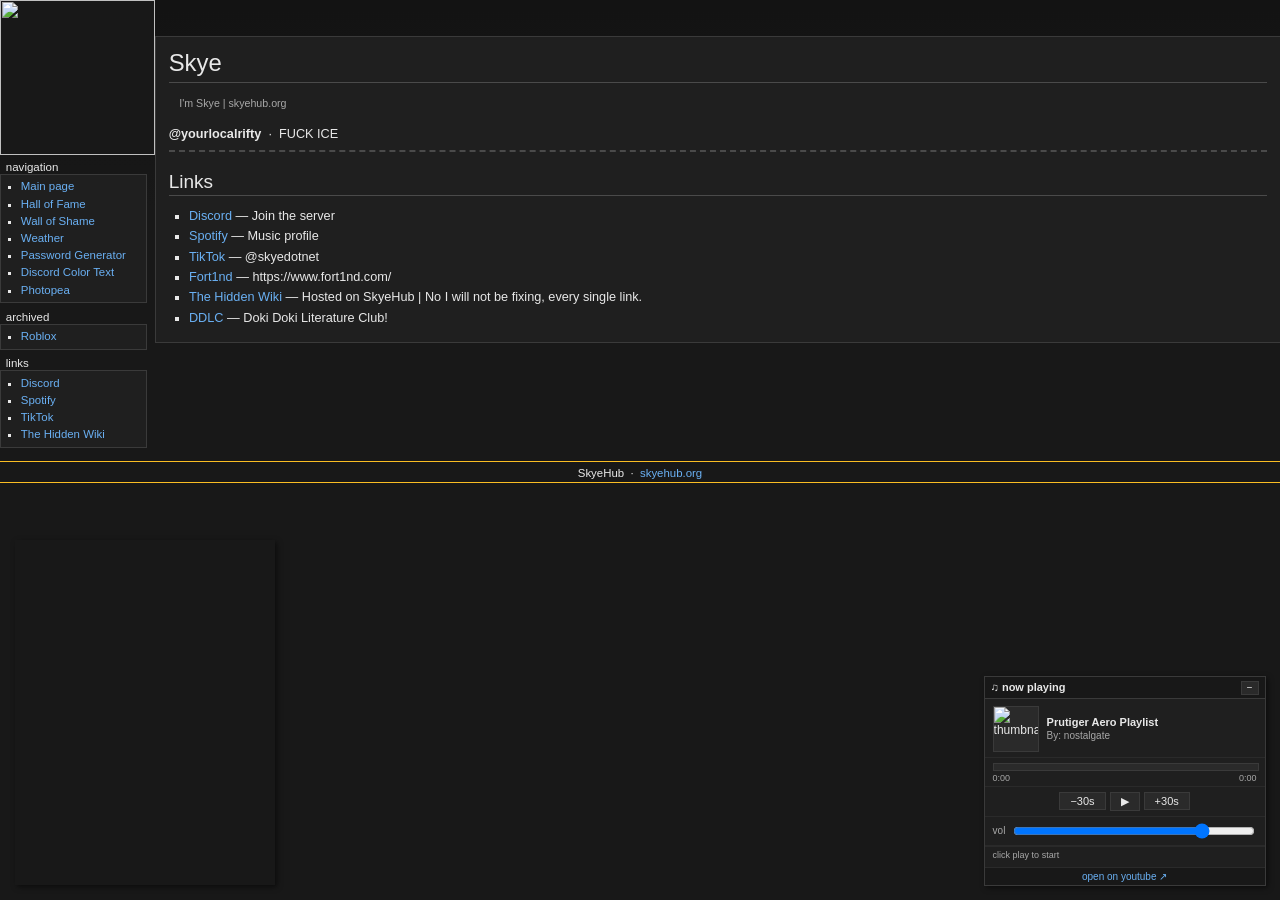
==== index.html @ 6c86ec99 "Update index.html" ====
<!DOCTYPE html>
<html class="client-js" lang="en" dir="ltr">
<head>
<meta charset="UTF-8">
<meta name="viewport" content="width=device-width, initial-scale=1.0">
<meta property="og:title" content="Skye's Wiki!" />
<meta property="og:description" content="The FitnessGram™ Pacer Test is a multistage aerobic capacity test that progressively gets more difficult as it continues. The 20 meter pacer test will begin in 30 seconds. Line up at the start. The running speed starts slowly, but gets faster each minute after you hear this signal. [beep] A single lap should be completed each time you hear this sound. [ding] Remember to run in a straight line, and run as long as possible. The second time you fail to complete a lap before the sound, your test is over. The test will begin on the word start. On your mark, get ready, start." />
<meta property="og:url" content="https://www.skyehub.org" />
<meta name="theme-color" content="#6a20a0" />
<title>SkyeHub :3</title>
<style>
body {
  background-color: #181818;
  background-image: url('data:image/svg+xml,%3Csvg xmlns=%22http://www.w3.org/2000/svg%22 xmlns:xlink=%22http://www.w3.org/1999/xlink%22 width=%225%22 height=%22220%22 viewBox=%220 0 1.323 58.208%22%3E%3Cdefs%3E%3ClinearGradient id=%22b%22 x1=%22262.803%22 x2=%22263.049%22 y1=%2229.234%22 y2=%22.97%22 gradientTransform=%22translate%28-492.003 238.792%29 scale%281.875%29%22 gradientUnits=%22userSpaceOnUse%22 xlink:href=%22%23a%22/%3E%3ClinearGradient id=%22a%22%3E%3Cstop offset=%220%22 stop-color=%22%23181818%22/%3E%3Cstop offset=%221%22 stop-color=%22%23131313%22/%3E%3C/linearGradient%3E%3C/defs%3E%3Cpath fill=%22url%28%23b%29%22 d=%22M0 238.792h1.323V297H0z%22 transform=%22translate%280 -238.792%29%22/%3E%3C/svg%3E');
  background-position: 0 0;
  background-repeat: repeat-x;
  color: #e8e8e8;
  font: x-small sans-serif;
  margin: 0;
  padding: 0;
  direction: ltr;
}
#globalWrapper { font-size: 127%; width: 100%; margin: 0; padding: 0; }
#column-content { float: right; margin: 0 0 0.6em -12.2em; width: 100%; }
.mw-body { margin: 2.8em 0 0 12.2em; border: 1px solid #3a3a3a; background: #1f1f1f; color: #e8e8e8; padding: 1em; line-height: 1.5em; }
#firstHeading { font-size: 188%; font-weight: normal; border-bottom: 1px solid #4a4a4a; padding-bottom: 0.17em; margin: 0 0 0.6em 0; overflow: hidden; line-height: 1.2em; }
#siteSub { font-size: 84%; line-height: 1.2em; margin: 0 0 1.4em 1em; color: #a8a8a8; }
h2 { font-size: 150%; font-weight: normal; border-bottom: 1px solid #4a4a4a; margin: 1em 0 0.6em 0; padding-bottom: 0.17em; overflow: hidden; }
h3 { font-size: 128%; font-weight: bold; border-bottom: none; margin-bottom: 0.3em; }
p { margin: 0.4em 0 0.5em 0; }
a { color: #6ab0f3; text-decoration: none; background: none; }
a:visited { color: #b39ddb; }
a:hover, a:focus { text-decoration: underline; }
ul { list-style-type: square; margin: 0.3em 0 0 1.6em; padding: 0; }
li { margin-bottom: 0.1em; }
hr { height: 1px; color: #4a4a4a; background-color: #4a4a4a; border: 0; margin: 0.2em 0; }
#column-one { padding-top: 160px; float: none; width: 11.6em; }
#p-logo { position: absolute; z-index: 3; top: 0; left: 0; height: 155px; width: 12.2em; overflow: hidden; background: #181818; }
.portlet { border: 0; margin: 0 0 0.5em; padding: 0; float: none; width: 11.6em; overflow: hidden; }
.portlet h3 { font-size: 91%; font-weight: normal; text-transform: lowercase; padding: 0 1em 0 0.5em; background: transparent; display: inline; height: 1em; white-space: nowrap; border: none; margin: 0; }
.pBody { background-color: #1f1f1f; border: 1px solid #3a3a3a; padding: 0 0.8em 0.3em 0.5em; font-size: 95%; color: #e8e8e8; border-collapse: collapse; }
.pBody ul { list-style-type: square; line-height: 1.5em; font-size: 95%; margin: 0.3em 0 0 1.2em; padding: 0; }
.pBody li { padding: 0; margin: 0; }
#footer { background-color: #181818; border-top: 1px solid #fabd23; border-bottom: 1px solid #fabd23; margin: 0.6em 0 1em 0; overflow: hidden; padding: 0.4em 0 0.3em 0; text-align: center; font-size: 90%; clear: both; }
.visualClear { clear: both; }
.page-section { display: none; }
.page-section.active { display: block; }

.pwgen-options { list-style: none; margin: 0.3em 0 1em 0; padding: 0; }
.pwgen-options li { margin-bottom: 0.4em; }
.pwgen-options tt { font-size: 90%; color: #a8a8a8; }
.pwgen-options input[type=text] { font: 100% monospace; text-align: center; }

#pwgen-output-box {
  margin: 1em 0;
  padding: 0.6em;
  background: #1f1f1f;
  border: 1px solid #4a4a4a;
  text-align: center;
}
#pwgen-output-box tt {
  font-size: 130%;
  word-break: break-all;
}
#pwgen-buttons { text-align: center; margin: 0.6em 0; }
#pwgen-buttons .player-btn { font-size: 100%; padding: 4px 14px; margin: 0 4px; }
#copy-msg {
  text-align: center;
  font-size: 90%;
  color: #3ddc97;
  min-height: 1.2em;
}

.ctg-root { font-family: sans-serif; }
.ctg-flex {
  display: flex;
  align-items: center;
  justify-content: center;
}
#ctg-textarea {
  width: 100%;
  max-width: 600px;
  min-height: 150px;
  border-radius: 5px;
  resize: both;
  overflow: auto;
  text-align: left;
  font-family: monospace;
  background-color: #2F3136;
  color: #B9BBBE;
  border: #202225 1px solid;
  padding: 5px;
  display: inline-block;
  white-space: pre-wrap;
  font-size: 0.875rem;
  line-height: 1.125rem;
  text-indent: 0;
  box-sizing: border-box;
}
.ctg-button {
  min-height: 32px;
  min-width: 32px;
  border: none;
  border-radius: 3px;
  color: #fff;
  background-color: #4f545c;
  font-size: 14px;
  padding: 2px 16px;
  cursor: pointer;
  transition: background-color 250ms linear;
  font-family: sans-serif;
}
.ctg-tooltip {
  display: none;
  position: absolute;
  background-color: #3BA55D;
  border: none;
  border-radius: 3px;
  color: #fff;
  font-size: 14px;
  padding: 8px 16px;
  top: 0;
}

.ansi-1 { font-weight:700; text-decoration:none; }
.ansi-4 { font-weight:500; text-decoration:underline; }

.ansi-30 { color: #4f545c; }
.ansi-31 { color: #dc322f; }
.ansi-32 { color: #859900; }
.ansi-33 { color: #b58900; }
.ansi-34 { color: #268bd2; }
.ansi-35 { color: #d33682; }
.ansi-36 { color: #2aa198; }
.ansi-37 { color: #ffffff; }

.ansi-30-bg { background-color: #4f545c; }
.ansi-31-bg { background-color: #dc322f; }
.ansi-32-bg { background-color: #859900; }
.ansi-33-bg { background-color: #b58900; }
.ansi-34-bg { background-color: #268bd2; }
.ansi-35-bg { background-color: #d33682; }
.ansi-36-bg { background-color: #2aa198; }
.ansi-37-bg { background-color: #ffffff; }

.ansi-40 { background-color: #002b36; }
.ansi-41 { background-color: #cb4b16; }
.ansi-42 { background-color: #586e75; }
.ansi-43 { background-color: #657b83; }
.ansi-44 { background-color: #839496; }
.ansi-45 { background-color: #6c71c4; }
.ansi-46 { background-color: #93a1a1; }
.ansi-47 { background-color: #fdf6e3; }

#wiki-player {
  position: fixed;
  bottom: 1.2em;
  right: 1.2em;
  z-index: 100;
  width: 280px;
  background: #1f1f1f;
  border: 1px solid #3a3a3a;
  font-family: sans-serif;
  font-size: 12px;
  box-shadow: 2px 2px 5px rgba(0,0,0,0.5);
}
#wiki-player-header {
  background: #181818;
  border-bottom: 1px solid #3a3a3a;
  padding: 3px 6px;
  display: flex;
  align-items: center;
  justify-content: space-between;
  user-select: none;
}
#wiki-player-header span { font-size: 11px; color: #e8e8e8; font-weight: bold; }
.wiki-tab-controls button {
  background: #2a2a2a;
  border: 1px solid #3a3a3a;
  font-size: 10px;
  line-height: 1;
  padding: 1px 5px;
  cursor: pointer;
  color: #e8e8e8;
  font-family: sans-serif;
}
.wiki-tab-controls button:hover { background: #3a3a3a; }
#wiki-player-body.collapsed { display: none; }

#player-art-row {
  display: flex;
  align-items: center;
  gap: 8px;
  padding: 7px 8px 5px 8px;
  border-bottom: 1px solid #2a2a2a;
}
#player-thumb {
  width: 44px; height: 44px;
  object-fit: cover;
  border: 1px solid #3a3a3a;
  flex-shrink: 0;
  background: #2a2a2a;
}
#player-track-info { flex: 1; min-width: 0; }
#player-title { font-size: 11px; font-weight: bold; color: #e8e8e8; white-space: nowrap; overflow: hidden; text-overflow: ellipsis; }
#player-sub { font-size: 10px; color: #a8a8a8; margin-top: 2px; }

#player-progress-row { padding: 5px 8px 3px 8px; border-bottom: 1px solid #2a2a2a; }
#player-progress-bar-bg {
  width: 100%; height: 6px;
  background: #2a2a2a;
  border: 1px solid #3a3a3a;
  cursor: pointer; position: relative;
}
#player-progress-bar-fill { height: 100%; background: #5b8fcc; width: 0%; pointer-events: none; }
#player-time-row { display: flex; justify-content: space-between; font-size: 9px; color: #a8a8a8; margin-top: 2px; }

#player-controls-row {
  display: flex; align-items: center; justify-content: center;
  gap: 4px; padding: 5px 8px;
  border-bottom: 1px solid #2a2a2a;
}
.player-btn {
  background: #2a2a2a;
  border: 1px solid #3a3a3a;
  font-size: 11px;
  padding: 2px 10px;
  cursor: pointer; color: #e8e8e8;
  font-family: sans-serif;
  text-align: center;
}
.player-btn:hover { background: #3a3a3a; }
.player-btn:active { background: #444444; }

#player-volume-row {
  display: flex; align-items: center; gap: 6px;
  padding: 4px 8px;
  border-bottom: 1px solid #2a2a2a;
  font-size: 10px; color: #a8a8a8;
}
#player-volume { width: 100%; cursor: pointer; }

#player-status-bar { padding: 3px 8px; font-size: 9px; color: #a8a8a8; min-height: 14px; border-top: 1px solid #2a2a2a; }
#player-yt-link {
  display: block; text-align: center; padding: 3px;
  font-size: 10px; color: #6ab0f3;
  border-top: 1px solid #2a2a2a;
  text-decoration: none; background: #181818;
}
#player-yt-link:hover { text-decoration: underline; background: #2a2a2a; }

#yt-iframe-container { position: fixed; bottom: -9999px; left: -9999px; width: 1px; height: 1px; overflow: hidden; }

#photopea-wrap {
  position: relative;
  width: 100%;
  border: 1px solid #3a3a3a;
  background: #141414;
  margin-top: 0.6em;
}
#photopea-toolbar {
  display: flex;
  align-items: center;
  gap: 6px;
  padding: 4px 8px;
  background: #181818;
  border-bottom: 1px solid #3a3a3a;
  font-size: 11px;
  color: #a8a8a8;
}
#photopea-toolbar a {
  font-size: 10px;
  color: #6ab0f3;
  text-decoration: none;
  margin-left: auto;
}
#photopea-toolbar a:hover { text-decoration: underline; }
#photopea-iframe {
  display: block;
  width: 100%;
  height: 70vh;
  min-height: 480px;
  border: none;
  background: #1a1a1a;
}
#photopea-loading {
  position: absolute;
  inset: 36px 0 0 0;
  display: flex;
  align-items: center;
  justify-content: center;
  background: #141414;
  color: #a8a8a8;
  font-size: 12px;
  pointer-events: none;
  transition: opacity 0.4s;
}
#photopea-loading.hidden { opacity: 0; }

#discord-widget-wrap {
  position: fixed;
  bottom: 1.2em;
  left: 1.2em;
  z-index: 100;
  box-shadow: 2px 2px 5px rgba(0,0,0,0.5);
  line-height: 0;
}
#discord-widget-wrap iframe {
  width: 260px;
  height: 345px;
}
@media screen and (max-width: 550px) {
  #discord-widget-wrap { display: none; }
}

@media screen and (min-width: 551px) {
  #column-content { float: right; margin: 0 0 0.6em -12.2em; }
  .mw-body { margin: 2.8em 0 0 12.2em; border-right: 0; }
  #column-one { padding-top: 160px; }
}
@media screen and (max-width: 550px) {
  #column-content { float: none; margin: 0; }
  .mw-body { margin: 0; border-left: 0; border-right: 0; }
  #column-one { display: none; }
  #wiki-player { display: none; }
}

#weather-alert-banner {
  display: block;
  font-family: sans-serif;
  font-size: 12px;
  position: fixed;
  top: 1em;
  right: 1em;
  max-width: 320px;
  z-index: 500;
  transform: translateX(120%);
  opacity: 0;
  transition: transform 0.4s ease, opacity 0.4s ease;
  pointer-events: none;
  display: flex;
  flex-direction: column;
  gap: 0.5em;
}
#weather-alert-banner.show {
  transform: translateX(0);
  opacity: 1;
  pointer-events: auto;
}
.weather-alert-item {
  font-weight: bold;
  padding: 0.7em 1.8em 0.7em 1em;
  text-align: left;
  color: #fff;
  border-radius: 4px;
  box-shadow: 2px 2px 8px rgba(0,0,0,0.5);
  position: relative;
}
.weather-alert-item.severity-extreme,
.weather-alert-item.severity-severe {
  background: #c00;
  animation: weather-alert-flash 1.5s infinite;
}
.weather-alert-item.severity-moderate { background: #d98c00; }
.weather-alert-item.severity-minor { background: #5b8fcc; }
.weather-alert-item a { color: #fff; text-decoration: underline; }
.weather-alert-item .alert-close {
  position: absolute;
  right: 6px;
  top: 6px;
  cursor: pointer;
  font-weight: bold;
  line-height: 1;
  padding: 0 4px;
}
@keyframes weather-alert-flash {
  0%, 50% { background-color: #c00; }
  50.01%, 100% { background-color: #800; }
}
</style>
</head>
<body>

<div id="weather-alert-banner"></div>

<div id="globalWrapper">
  <div id="column-content">
    <div class="mw-body" role="main">

      <div id="section-home" class="page-section active">
        <h1 id="firstHeading">Skye</h1>
        <div id="siteSub">I'm Skye | skyehub.org</div>
        <p><b>@yourlocalrifty</b> &nbsp;·&nbsp; FUCK ICE
        <hr style="border-top: 2px dashed #4a4a4a; background: none; color: #4a4a4a;">
        <h2>Links</h2>
        <ul>
          <li><a href="https://discord.gg/pFwB4thuD8" target="_blank">Discord</a> — Join the server</li>
          <li><a href="https://open.spotify.com/user/314cjpdqy4v5trhhehlrzs3ngc5m" target="_blank">Spotify</a> — Music profile</li>
          <li><a href="https://tiktok.com/@skyedotnet" target="_blank">TikTok</a> — @skyedotnet</li>
          <li><a href="https://www.fort1nd.com/" target="_blank">Fort1nd</a> — https://www.fort1nd.com/</li>
          <li><a href="https://www.skyehub.org/hiddenwiki.html" target="_blank">The Hidden Wiki</a> — Hosted on SkyeHub | No I will not be fixing, every single link.</li>
          <li><a href="https://learn.englishbridalcouture.com/resources/semag/ddlcplus/index.html" target="_blank">DDLC</a> — Doki Doki Literature Club!</li>
        </ul>
      </div>

      <div id="section-hof" class="page-section">
        <h1 id="firstHeading">Hall of Fame</h1>
        <div id="siteSub">w twin</div>
        <hr style="border-top: 2px dashed #4a4a4a; background: none; color: #4a4a4a;">
        <p>Skye — @yourlocalrifty | Creator of the website.</p>
        <p>ryzx — @rynizx | Really cool person.</p>
        <p>Bagel — Bestie | Best pooks plus played vrchat with me at 2 am :3</p>
        <p>Tyegurr — @tyegurr | Asked to be here idk ✌️
        <p>𔘓 ֹ ᥡᥙᥒᥒเ 𓂅 ̼  — @yunni.hun | they peak.</p>
        <p>Harvey — @harveythereyett | sigma.</p>
      </div>

      <div id="section-wos" class="page-section">
        <h1 id="firstHeading">Wall of Shame</h1>
        <div id="siteSub">damn lmao</div>
        <hr style="border-top: 2px dashed #4a4a4a; background: none; color: #4a4a4a;">
        <p>1443005905678503937 — GamerzNate | Homophobic twink, racist, deadass even said it was true lol.</p>
        <p>beast.ovt — @beastistuff | Uses a chromebook.</p>
        <p>1440725575135137918 — Mason | Cracked his phone, in the other way.</p>
        <p>1386863321910874165 — Apple Pie | Perm abuse, weird, picks fav's.</p>
      </div>

      <div id="section-passwordgen" class="page-section">
        <h1 id="firstHeading">Password Generator</h1>
        <div id="siteSub">guhh</div>
        <hr style="border-top: 2px dashed #4a4a4a; background: none; color: #4a4a4a;">

        <h2>Choice of characters</h2>
        <ul class="pwgen-options">
          <li><label><input type="checkbox" id="lower" checked> Lower-case letters: <tt>abcdefghijklmnopqrstuvwxyz</tt></label></li>
          <li><label><input type="checkbox" id="upper" checked> Upper-case letters: <tt>ABCDEFGHIJKLMNOPQRSTUVWXYZ</tt></label></li>
          <li><label><input type="checkbox" id="digit" checked> Digits: <tt>0123456789</tt></label></li>
          <li><label><input type="checkbox" id="punct"> Punctuation: <tt>!&quot;#$%&amp;'()*+,-./:;&lt;=&gt;?&#64;[\]^_`{|}~</tt></label></li>
        </ul>

        <h2>Other settings</h2>
        <ul class="pwgen-options">
          <li><label><input type="checkbox" id="rqlow"> Require the password to begin and end with a lower-case letter</label></li>
          <li><label>Length: <input type="text" size="2" maxlength="2" id="lngth" value="16" style="width: 2.2em;"> characters</label></li>
        </ul>

        <div id="pwgen-output-box">
          <tt id="password-output">&nbsp;</tt>
        </div>
        <div id="pwgen-buttons">
          <button class="player-btn" id="pwgen-generate" onclick="generatePassword()">Generate password</button>
          <button class="player-btn" onclick="copyPassword()">Copy</button>
        </div>
        <div id="copy-msg">&nbsp;</div>
      </div>

      <div id="section-colortext" class="page-section">
        <h1 id="firstHeading">Discord Color Text Generator</h1>
        <div id="siteSub">make your messages annoying :3</div>
        <hr style="border-top: 2px dashed #4a4a4a; background: none; color: #4a4a4a;">

        <div class="ctg-root">
          <p>This creates colored Discord messages using ANSI color codes available in the latest Discord desktop clients. Write your text, select parts of it, assign colors using the buttons below, then copy and paste it into a Discord message.</p>
          <p style="font-size:90%;">Based on <a href="https://gist.github.com/rebane2001/07f2d8e80df053c70a1576d27eabe97c" target="_blank">Rebane's Discord Colored Text Generator</a> (public domain).</p>

          <h2>Create your text</h2>
          <button data-ansi="0" class="ctg-button ctg-style-button">Reset All</button>
          <button data-ansi="1" class="ctg-button ctg-style-button ansi-1">Bold</button>
          <button data-ansi="4" class="ctg-button ctg-style-button ansi-4">Line</button>
          <br><br>
          <strong>FG</strong>
          <button data-ansi="30" class="ctg-button ctg-style-button ansi-30-bg">&nbsp;</button>
          <button data-ansi="31" class="ctg-button ctg-style-button ansi-31-bg">&nbsp;</button>
          <button data-ansi="32" class="ctg-button ctg-style-button ansi-32-bg">&nbsp;</button>
          <button data-ansi="33" class="ctg-button ctg-style-button ansi-33-bg">&nbsp;</button>
          <button data-ansi="34" class="ctg-button ctg-style-button ansi-34-bg">&nbsp;</button>
          <button data-ansi="35" class="ctg-button ctg-style-button ansi-35-bg">&nbsp;</button>
          <button data-ansi="36" class="ctg-button ctg-style-button ansi-36-bg">&nbsp;</button>
          <button data-ansi="37" class="ctg-button ctg-style-button ansi-37-bg">&nbsp;</button>
          <br><br>
          <strong>BG</strong>
          <button data-ansi="40" class="ctg-button ctg-style-button ansi-40">&nbsp;</button>
          <button data-ansi="41" class="ctg-button ctg-style-button ansi-41">&nbsp;</button>
          <button data-ansi="42" class="ctg-button ctg-style-button ansi-42">&nbsp;</button>
          <button data-ansi="43" class="ctg-button ctg-style-button ansi-43">&nbsp;</button>
          <button data-ansi="44" class="ctg-button ctg-style-button ansi-44">&nbsp;</button>
          <button data-ansi="45" class="ctg-button ctg-style-button ansi-45">&nbsp;</button>
          <button data-ansi="46" class="ctg-button ctg-style-button ansi-46">&nbsp;</button>
          <button data-ansi="47" class="ctg-button ctg-style-button ansi-47">&nbsp;</button>
          <br><br>
          <div class="ctg-flex"><div id="ctg-textarea" contenteditable="true">Welcome to&nbsp;<span class="ansi-33">Skye</span>'s <span class="ansi-45"><span class="ansi-37">Wiki</span></span>&nbsp;<span class="ansi-31">C</span><span class="ansi-32">o</span><span class="ansi-33">l</span><span class="ansi-34">o</span><span class="ansi-35">r</span><span class="ansi-36">e</span><span class="ansi-37">d</span>&nbsp;Text Generator!</div></div>
          <br>
          <button class="ctg-button ctg-copy">Copy text as Discord formatted</button>
          <br><br>
          <small>This is an unofficial tool, it is not made or endorsed by Discord.</small>
          <div class="ctg-tooltip">Tooltip</div>
        </div>
      </div>
      <div id="section-photopea" class="page-section">
        <h1 id="firstHeading">Photopea</h1>
        <div id="siteSub">free photo editor, in your browser</div>
        <hr style="border-top: 2px dashed #4a4a4a; background: none; color: #4a4a4a;">
        <p>Photopea is a free online photo editor — think Photoshop but in a browser tab. Supports PSD, PNG, JPG, GIF, SVG, PDF, AI and like 40 other formats. Runs entirely on your device, nothing gets uploaded.</p>
        <div id="photopea-wrap">
          <div id="photopea-toolbar">
            <span>&#9998; Photopea Editor</span>
            <a href="https://www.photopea.com" target="_blank">open full site &#8599;</a>
          </div>
          <div id="photopea-loading">loading editor...</div>
          <iframe
            id="photopea-iframe"
            src="https://www.photopea.com"
            title="Photopea Online Photo Editor"
            allow="camera; microphone; clipboard-read; clipboard-write"
            sandbox="allow-scripts allow-same-origin allow-forms allow-popups allow-downloads allow-modals"
            loading="lazy"
          ></iframe>
        </div>
        <p style="font-size:90%; color:#a8a8a8; margin-top:0.5em;">
          Photopea is made by <a href="https://www.photopea.com" target="_blank">Ivan Kutskir</a>. This is just an embed — all editing happens in your browser, no data leaves your device.
        </p>
      </div>
    </div>
  </div>

  <div id="column-one">
    <div id="p-logo">
      <img src="https://raw.githubusercontent.com/skyedotnet/skyehub-site/main/e013afa080be3fc497199251a32e3af4.jpg" style="width: 12.2em; height: 155px; object-fit: cover; display: block;">
    </div>
    <div class="portlet">
      <h3>Navigation</h3>
      <div class="pBody">
        <ul>
          <li><a href="#" onclick="showSection('home')">Main page</a></li>
          <li><a href="#" onclick="showSection('hof')">Hall of Fame</a></li>
          <li><a href="#" onclick="showSection('wos')">Wall of Shame</a></li>
          <li><a href="#" onclick="toggleWeatherBanner()" id="nav-weather-status">Weather</a></li>
          <li><a href="#" onclick="showSection('passwordgen')">Password Generator</a></li>
          <li><a href="#" onclick="showSection('colortext')">Discord Color Text</a></li>
          <li><a href="#" onclick="showSection('photopea')">Photopea</a></li>
        </ul>
      </div>
    </div>
    <div class="portlet">
      <h3>Archived</h3>
      <div class="pBody">
        <ul>
          <li><a href="https://skyedotnet.github.io/skyehub-site/roblox.html" target="_blank">Roblox</a></li>
        </ul>
      </div>
    </div>
    <div class="portlet">
      <h3>Links</h3>
      <div class="pBody">
        <ul>
          <li><a href="https://discord.gg/pFwB4thuD8" target="_blank">Discord</a></li>
          <li><a href="https://open.spotify.com/user/314cjpdqy4v5trhhehlrzs3ngc5m" target="_blank">Spotify</a></li>
          <li><a href="https://tiktok.com/@skyedotnet" target="_blank">TikTok</a></li>
          <li><a href="https://www.skyehub.org/hiddenwiki.html" target="_blank">The Hidden Wiki</a></li>
        </ul>
      </div>
    </div>
  </div>
  
  <div class="visualClear"></div>

  <div id="discord-widget-wrap">
    <iframe src="https://discord.com/widget?id=1484332975247331468&theme=dark" allowtransparency="true" frameborder="0" sandbox="allow-popups allow-popups-to-escape-sandbox allow-same-origin allow-scripts"></iframe>
  </div>

  <div id="wiki-player">
    <div id="wiki-player-header">
      <span>&#9835; now playing</span>
      <div class="wiki-tab-controls">
        <button id="player-toggle-btn" onclick="togglePlayer()">&#8722;</button>
      </div>
    </div>
    <div id="wiki-player-body">
      <div id="player-art-row">
        <img id="player-thumb" src="https://i.ytimg.com/vi/Cz2YCRmDOFk/default.jpg" alt="thumbnail">
        <div id="player-track-info">
          <div id="player-title">Prutiger Aero Playlist</div>
          <div id="player-sub">By: nostalgate</div>
        </div>
      </div>
      <div id="player-progress-row">
        <div id="player-progress-bar-bg" onclick="seekTo(event)">
          <div id="player-progress-bar-fill"></div>
        </div>
        <div id="player-time-row">
          <span id="player-time-cur">0:00</span>
          <span id="player-time-dur">0:00</span>
        </div>
      </div>
      <div id="player-controls-row">
        <button class="player-btn" onclick="skipBack()">&#8722;30s</button>
        <button class="player-btn" id="player-btn-play" onclick="togglePlay()">&#9654;</button>
        <button class="player-btn" onclick="skipForward()">+30s</button>
      </div>
      <div id="player-volume-row">
        vol <input type="range" id="player-volume" min="0" max="100" value="80" oninput="setVolume(this.value)">
      </div>
      <div id="player-status-bar">click play to start</div>
      <a id="player-yt-link" href="https://youtu.be/Cz2YCRmDOFk" target="_blank">open on youtube &#8599;</a>
    </div>
  </div>

  <div id="yt-iframe-container">
    <div id="yt-player"></div>
  </div>

  <div id="footer">
    SkyeHub &nbsp;·&nbsp; <a href="https://www.skyehub.org">skyehub.org</a>
  </div>
</div>

<script>
function showSection(name) {
  document.querySelectorAll('.page-section').forEach(el => el.classList.remove('active'));
  document.getElementById('section-' + name).classList.add('active');

  // Lazy-load Photopea iframe only when the section is first opened
  if (name === 'photopea') {
    const iframe = document.getElementById('photopea-iframe');
    if (!iframe.dataset.loaded) {
      iframe.dataset.loaded = 'true';
      iframe.onload = function() {
        const loader = document.getElementById('photopea-loading');
        if (loader) loader.classList.add('hidden');
        setTimeout(() => { if (loader) loader.remove(); }, 500);
      };
    }
  }
}

const titles = ["SkyeHub :3","Welcome to Skye's Wiki","Made by Skye ofc!","≧◡≦ Skye Here!","I'm Skye Larsen btw"];
let titleIndex=0,charIndex=0,deleting=false,blinkOn=true;
function blink(){if(!deleting&&charIndex===titles[titleIndex].length){const b=titles[titleIndex];document.title=b+(blinkOn?" |":"  ");blinkOn=!blinkOn;}}
function type(){const c=titles[titleIndex];if(!deleting&&charIndex<c.length){charIndex++;document.title=c.slice(0,charIndex)+" |";setTimeout(type,80);}else if(!deleting&&charIndex===c.length){setTimeout(()=>{deleting=true;type();},5000);}else if(deleting&&charIndex>0){charIndex--;document.title=c.slice(0,charIndex)+" |";setTimeout(type,50);}else{deleting=false;titleIndex=(titleIndex+1)%titles.length;setTimeout(type,300);}}
setInterval(blink,500);type();

function togglePlayer(){
  const body=document.getElementById('wiki-player-body');
  const btn=document.getElementById('player-toggle-btn');
  body.classList.toggle('collapsed');
  btn.innerHTML=body.classList.contains('collapsed')?'+':'&#8722;';
}

const VIDEO_ID = 'Cz2YCRmDOFk';
let ytPlayer = null;
let progressTimer = null;
let playerReady = false;

window.onYouTubeIframeAPIReady = function() {
  ytPlayer = new YT.Player('yt-player', {
    height: '1', width: '1',
    videoId: VIDEO_ID,
    playerVars: { autoplay: 0, controls: 0, rel: 0 },
    events: {
      onReady: () => { playerReady = true; setVolume(80); setStatus('ready'); },
      onStateChange: onStateChange
    }
  });
};

function onStateChange(e) {
  if (e.data === YT.PlayerState.PLAYING) {
    document.getElementById('player-btn-play').innerHTML = '&#9646;&#9646;';
    setStatus('playing');
    startTimer();
  } else if (e.data === YT.PlayerState.PAUSED) {
    document.getElementById('player-btn-play').innerHTML = '&#9654;';
    setStatus('paused');
    stopTimer();
  } else if (e.data === YT.PlayerState.BUFFERING) {
    setStatus('buffering...');
  } else if (e.data === YT.PlayerState.ENDED) {
    document.getElementById('player-btn-play').innerHTML = '&#9654;';
    setStatus('ended');
    stopTimer();
  }
}

function startTimer() {
  stopTimer();
  progressTimer = setInterval(() => {
    if (!ytPlayer || !ytPlayer.getDuration) return;
    const dur = ytPlayer.getDuration();
    const cur = ytPlayer.getCurrentTime();
    if (!dur) return;
    document.getElementById('player-progress-bar-fill').style.width = ((cur/dur)*100) + '%';
    document.getElementById('player-time-cur').textContent = sToTime(cur);
    document.getElementById('player-time-dur').textContent = sToTime(dur);
  }, 500);
}

function stopTimer() {
  if (progressTimer) { clearInterval(progressTimer); progressTimer = null; }
}

function togglePlay() {
  if (!ytPlayer || !playerReady) return;
  const state = ytPlayer.getPlayerState();
  if (state === YT.PlayerState.PLAYING) ytPlayer.pauseVideo();
  else ytPlayer.playVideo();
}

function skipBack() {
  if (!ytPlayer || !playerReady) return;
  ytPlayer.seekTo(Math.max(0, ytPlayer.getCurrentTime() - 30), true);
}

function skipForward() {
  if (!ytPlayer || !playerReady) return;
  ytPlayer.seekTo(ytPlayer.getCurrentTime() + 30, true);
}

function setVolume(v) {
  if (ytPlayer && ytPlayer.setVolume) ytPlayer.setVolume(parseInt(v));
}

function seekTo(e) {
  if (!ytPlayer || !playerReady || !ytPlayer.getDuration) return;
  const dur = ytPlayer.getDuration();
  if (!dur) return;
  const rect = e.currentTarget.getBoundingClientRect();
  ytPlayer.seekTo(((e.clientX - rect.left) / rect.width) * dur, true);
}

function sToTime(s) {
  s = Math.floor(s);
  const h = Math.floor(s/3600);
  const m = Math.floor((s%3600)/60);
  const sec = s%60;
  if (h > 0) return h+':'+m.toString().padStart(2,'0')+':'+sec.toString().padStart(2,'0');
  return m+':'+sec.toString().padStart(2,'0');
}

function setStatus(msg) {
  document.getElementById('player-status-bar').textContent = msg;
}

(function(){
  const tag = document.createElement('script');
  tag.src = 'https://www.youtube.com/iframe_api';
  document.head.appendChild(tag);
})();

function generatePassword() {
  const useLower = document.getElementById('lower').checked;
  const useUpper = document.getElementById('upper').checked;
  const useDigit = document.getElementById('digit').checked;
  const usePunct = document.getElementById('punct').checked;
  const requireLower = document.getElementById('rqlow').checked;
  let length = parseInt(document.getElementById('lngth').value, 10);

  if (isNaN(length) || length < 1) length = 16;
  if (length > 99) length = 99;

  const lowerChars = 'abcdefghijklmnopqrstuvwxyz';
  const upperChars = 'ABCDEFGHIJKLMNOPQRSTUVWXYZ';
  const digitChars = '0123456789';
  const punctChars = '!"#$%&\'()*+,-./:;<=>?@[\\]^_`{|}~';

  let pool = '';
  if (useLower) pool += lowerChars;
  if (useUpper) pool += upperChars;
  if (useDigit) pool += digitChars;
  if (usePunct) pool += punctChars;

  if (!pool) {
    document.getElementById('password-output').textContent = '(select at least one character set)';
    document.getElementById('copy-msg').textContent = '';
    return;
  }

  if (requireLower && !useLower) {
    document.getElementById('password-output').textContent = '("require lower-case" needs lower-case enabled)';
    document.getElementById('copy-msg').textContent = '';
    return;
  }

  if (requireLower && length < 2) {
    length = 2;
  }

  function randomChar(charset) {
    const arr = new Uint32Array(1);
    crypto.getRandomValues(arr);
    return charset[arr[0] % charset.length];
  }

  let chars = [];
  for (let i = 0; i < length; i++) {
    chars.push(randomChar(pool));
  }
  if (requireLower) {
    chars[0] = randomChar(lowerChars);
    chars[chars.length - 1] = randomChar(lowerChars);
  }
  const password = chars.join('');

  document.getElementById('password-output').textContent = password;
  document.getElementById('copy-msg').textContent = '';
}

function copyPassword() {
  const text = document.getElementById('password-output').textContent;
  const msg = document.getElementById('copy-msg');
  if (!text || text.trim() === '' || text.startsWith('(')) {
    msg.textContent = 'Generate a password first.';
    return;
  }
  navigator.clipboard.writeText(text).then(() => {
    msg.textContent = 'Copied to clipboard!';
    setTimeout(() => { msg.textContent = ''; }, 2000);
  }).catch(() => {
    msg.textContent = 'Copy failed — select and copy manually.';
  });
}

generatePassword();

(function(){
    const textarea = document.querySelector("#ctg-textarea");
    const copybtn = document.querySelector(".ctg-button.ctg-copy");
    const tooltip = document.querySelector(".ctg-tooltip");

    const tooltipTexts = {
        "30": "Dark Gray (33%)",
        "31": "Red",
        "32": "Yellowish Green",
        "33": "Gold",
        "34": "Light Blue",
        "35": "Pink",
        "36": "Teal",
        "37": "White",
        "40": "Blueish Black",
        "41": "Rust Brown",
        "42": "Gray (40%)",
        "43": "Gray (45%)",
        "44": "Light Gray (55%)",
        "45": "Blurple",
        "46": "Light Gray (60%)",
        "47": "Cream White",
    };

    textarea.oninput = () => {
        const base = textarea.innerHTML.replace(/<(\/?(br|span|span class="ansi-[0-9]*"))>/g,"[$1]");
        if (base.includes("<") || base.includes(">")) textarea.innerHTML = base.replace(/<.*?>/g,"").replace(/[<>]/g,"").replace(/\[(\/?(br|span|span class="ansi-[0-9]*"))\]/g,"<$1>");
    };

    document.addEventListener('keydown', event => {
        if (document.activeElement !== textarea) return;
        if (event.key === 'Enter') {
            document.execCommand('insertLineBreak')
            event.preventDefault()
        }
    });

    document.querySelectorAll(".ctg-style-button").forEach((btn) => {
        btn.onclick = () => {
            if (!btn.dataset.ansi) {
                textarea.innerText = textarea.innerText;
                return;
            }

            const selection = window.getSelection();
            const text = window.getSelection().toString();

            const span = document.createElement("span");
            span.innerText = text;
            span.classList.add(`ansi-${btn.dataset.ansi}`);

            const range = selection.getRangeAt(0);
            range.deleteContents();
            range.insertNode(span);

            range.selectNodeContents(span);
            selection.removeAllRanges();
            selection.addRange(range);
        };
        btn.onmouseenter = () => {
            if (!(btn.dataset.ansi > 4)) return;
            const rect = btn.getBoundingClientRect();
            tooltip.style.display = "block";
            tooltip.innerText = tooltipTexts[btn.dataset.ansi];
            tooltip.style.top = `${rect.top + window.scrollY - 36}px`;
            tooltip.style.left = `${rect.left + window.scrollX - tooltip.clientWidth/2 + btn.clientWidth/2}px`;
        };
        btn.onmouseleave = () => {
            tooltip.style.display = "none";
        };
    });

    function nodesToANSI(nodes, states) {
        let text = ""
        for (const node of nodes) {
            if (node.nodeType === 3) {
                text += node.textContent;
                continue;
            }
            if (node.nodeName === "BR") {
                text += "\n";
                continue;
            }
            const ansiCode = +(node.className.split("-")[1]);
            const newState = Object.assign({}, states.at(-1));

            if (ansiCode < 30) newState.st = ansiCode;
            if (ansiCode >= 30 && ansiCode < 40) newState.fg = ansiCode;
            if (ansiCode >= 40) newState.bg = ansiCode;

            states.push(newState)
            text += `\x1b[${newState.st};${(ansiCode >= 40) ? newState.bg : newState.fg}m`;
            text += nodesToANSI(node.childNodes, states);
            states.pop()
            text += `\x1b[0m`;
            if (states.at(-1).fg !== 2) text += `\x1b[${states.at(-1).st};${states.at(-1).fg}m`;
            if (states.at(-1).bg !== 2) text += `\x1b[${states.at(-1).st};${states.at(-1).bg}m`;
        }
        return text;
    }

    let copyCount = 0;
    let copyTimeout = null;

    copybtn.onclick = () => {
        const toCopy = "```ansi\n" + nodesToANSI(textarea.childNodes, [{ fg: 2, bg: 2, st:2 }]) + "\n```";
        navigator.clipboard.writeText(toCopy).then(() => {
            if (copyTimeout) clearTimeout(copyTimeout);

            const funnyCopyMessages = ["Copied!", "Double Copy!", "Triple Copy!", "Dominating!!", "Rampage!!", "Mega Copy!!", "Unstoppable!!", "Wicked Sick!!", "Monster Copy!!!", "GODLIKE!!!", "BEYOND GODLIKE!!!!", Array(16).fill(0).reduce(p => p + String.fromCharCode(Math.floor(Math.random() * 65535)),"")];

            copybtn.style.backgroundColor = (copyCount <= 8) ? "#3BA55D" : "#ED4245";
            copybtn.innerText = funnyCopyMessages[copyCount];
            copyCount = Math.min(11, copyCount + 1);
            copyTimeout = setTimeout(() => {
                copyCount = 0;
                copybtn.style.backgroundColor = null;
                copybtn.innerText = "Copy text as Discord formatted";
            }, 2000)

        }, (err) => {
            if (copyCount > 2) return;
            alert("Copying failed for some reason, let's try showing an alert, maybe you can copy it instead.");
            alert(toCopy);
        });
    }
})();

const WEATHER_ALERT_CHECK_INTERVAL = 5 * 60 * 1000;
let dismissedAlertIds = new Set();

function toggleWeatherBanner() {
  const banner = document.getElementById('weather-alert-banner');
  banner.classList.toggle('show');
}

function dismissWeatherAlert(id) {
  dismissedAlertIds.add(id);
  const item = document.querySelector('.weather-alert-item[data-alert-id="' + id + '"]');
  if (item) item.remove();
  const banner = document.getElementById('weather-alert-banner');
  if (!banner.children.length) banner.classList.remove('show');
}

function severityClass(sev) {
  sev = (sev || '').toLowerCase();
  if (sev === 'extreme' || sev === 'severe') return 'severity-' + sev;
  if (sev === 'moderate') return 'severity-moderate';
  return 'severity-minor';
}

function showWeatherAlerts(features) {
  const banner = document.getElementById('weather-alert-banner');
  banner.innerHTML = '';

  const visible = features.filter(f => !dismissedAlertIds.has(f.properties.id));
  if (!visible.length) {
    banner.classList.remove('show');
    return;
  }

  for (const f of visible) {
    const props = f.properties;
    const area = props.areaDesc ? props.areaDesc.split(';')[0].trim() : '';
    const item = document.createElement('div');
    item.className = 'weather-alert-item ' + severityClass(props.severity);
    item.dataset.alertId = props.id;
    item.innerHTML = '\u26A0\uFE0F ' + (props.event || 'Weather Alert') +
      (area ? ' — ' + area : '') +
      (props.headline ? ': ' + props.headline : '') +
      '<span class="alert-close" onclick="dismissWeatherAlert(\'' + props.id + '\')">&times;</span>';
    banner.appendChild(item);
  }

  setTimeout(() => {
    banner.classList.add('show');
  }, 5000);

  const navStatus = document.getElementById('nav-weather-status');
  if (navStatus) {
    navStatus.textContent = '⚠️ Weather (' + visible.length + (visible.length === 1 ? ' Alert' : ' Alerts') + ')';
    navStatus.style.color = '#c00';
    navStatus.style.fontWeight = 'bold';
  }
}

function hideWeatherAlerts() {
  const banner = document.getElementById('weather-alert-banner');
  banner.innerHTML = '';
  banner.classList.remove('show');
  const navStatus = document.getElementById('nav-weather-status');
  if (navStatus) {
    navStatus.textContent = 'Weather';
    navStatus.style.color = '';
    navStatus.style.fontWeight = '';
  }
}

const ALERT_EVENT_PRIORITY = [
  'Tornado Emergency',
  'Tornado Warning',
  'Tornado Watch',
  'Severe Thunderstorm Warning',
  'Severe Thunderstorm Watch',
  'Flash Flood Warning',
  'Flash Flood Watch'
];
const SEVERITY_RANK = { extreme: 4, severe: 3, moderate: 2, minor: 1, unknown: 0 };

function sortAlerts(features) {
  return features.slice().sort((a, b) => {
    const ai = ALERT_EVENT_PRIORITY.indexOf(a.properties.event);
    const bi = ALERT_EVENT_PRIORITY.indexOf(b.properties.event);
    const pa = ai === -1 ? 99 : ai;
    const pb = bi === -1 ? 99 : bi;
    if (pa !== pb) return pa - pb;
    const ra = SEVERITY_RANK[(a.properties.severity || '').toLowerCase()] || 0;
    const rb = SEVERITY_RANK[(b.properties.severity || '').toLowerCase()] || 0;
    return rb - ra;
  });
}

async function checkWeatherAlerts(lat, lon) {
  try {
    const res = await fetch(`https://api.weather.gov/alerts/active?point=${lat},${lon}`, {
      headers: { 'Accept': 'application/geo+json' }
    });
    if (!res.ok) return;
    const data = await res.json();
    if (data.features && data.features.length) {
      showWeatherAlerts(sortAlerts(data.features));
    } else {
      hideWeatherAlerts();
    }
  } catch (e) {
    console.warn('Weather alert check failed:', e);
  }
}

function startWeatherAlertPolling(lat, lon) {
  checkWeatherAlerts(lat, lon);
  setInterval(() => checkWeatherAlerts(lat, lon), WEATHER_ALERT_CHECK_INTERVAL);
}

async function initWeatherAlerts() {
  await fallbackToIpLocation();
}

async function fallbackToIpLocation() {
  try {
    const res = await fetch('https://ipapi.co/json/');
    if (!res.ok) return;
    const data = await res.json();
    if (data.latitude && data.longitude) {
      startWeatherAlertPolling(data.latitude, data.longitude);
    }
  } catch (e) {
    console.warn('IP-based location lookup failed:', e);
  }
}

initWeatherAlerts();
</script>

<script>
window.NEKO_URL = "https://raw.githubusercontent.com/adryd325/oneko.js/main/oneko.gif";
</script>
<script src="https://raw.githubusercontent.com/adryd325/oneko.js/main/oneko.js" defer></script>

</body>
</html>
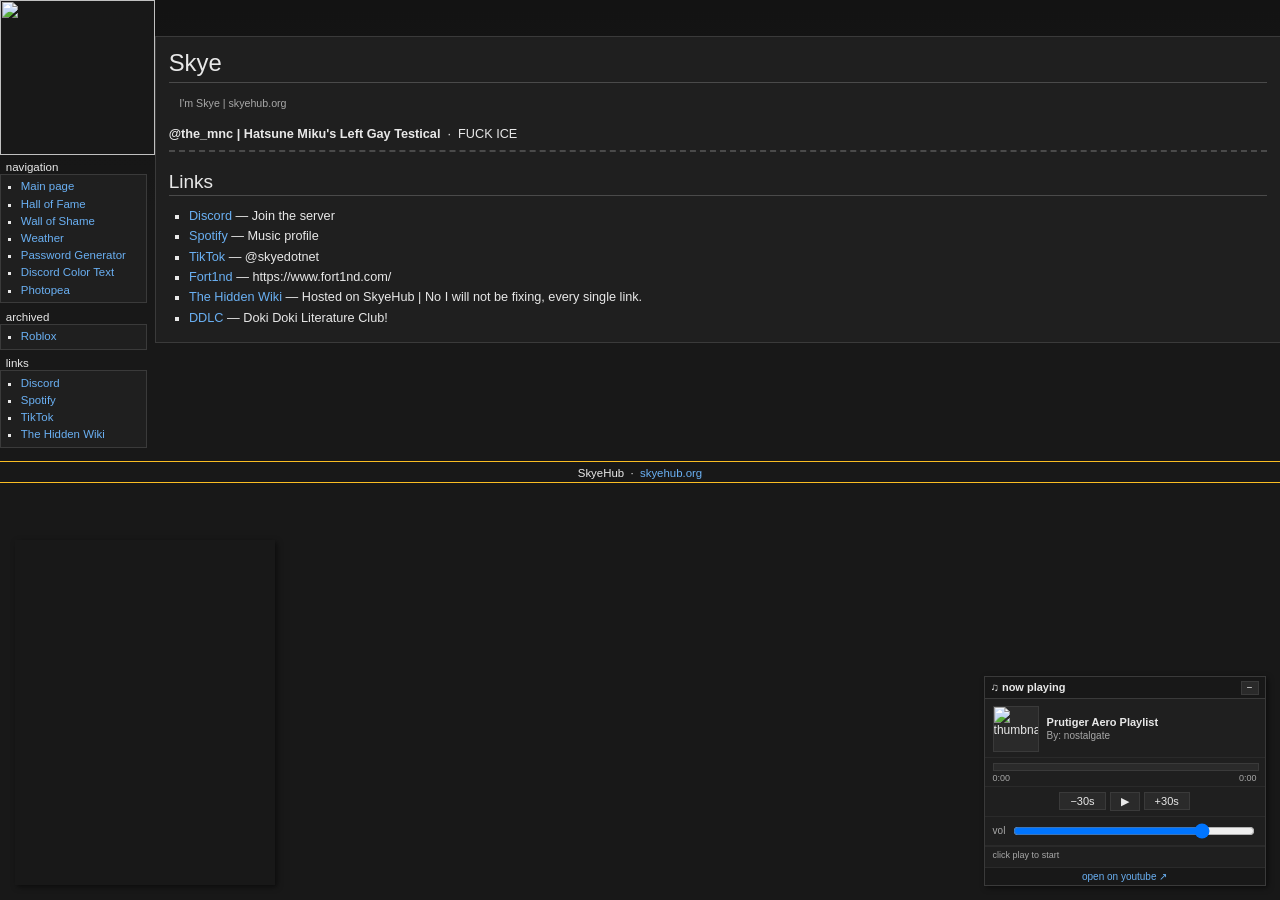
==== commit 2f25f7b3: "Update index.html" ====
--- a/index.html
+++ b/index.html
@@ -390,7 +390,7 @@
       <div id="section-home" class="page-section active">
         <h1 id="firstHeading">Skye</h1>
         <div id="siteSub">I'm Skye | skyehub.org</div>
-        <p><b>@yourlocalrifty</b> &nbsp;·&nbsp; FUCK ICE
+        <p><b>@the_mnc | Hatsune Miku's Left Gay Testical</b> &nbsp;·&nbsp; FUCK ICE
         <hr style="border-top: 2px dashed #4a4a4a; background: none; color: #4a4a4a;">
         <h2>Links</h2>
         <ul>
@@ -423,6 +423,7 @@
         <p>beast.ovt — @beastistuff | Uses a chromebook.</p>
         <p>1440725575135137918 — Mason | Cracked his phone, in the other way.</p>
         <p>1386863321910874165 — Apple Pie | Perm abuse, weird, picks fav's.</p>
+        <p>Yusuf — @acpisux | breaking 2 phones in the span of 2 months</p>
       </div>
 
       <div id="section-passwordgen" class="page-section">
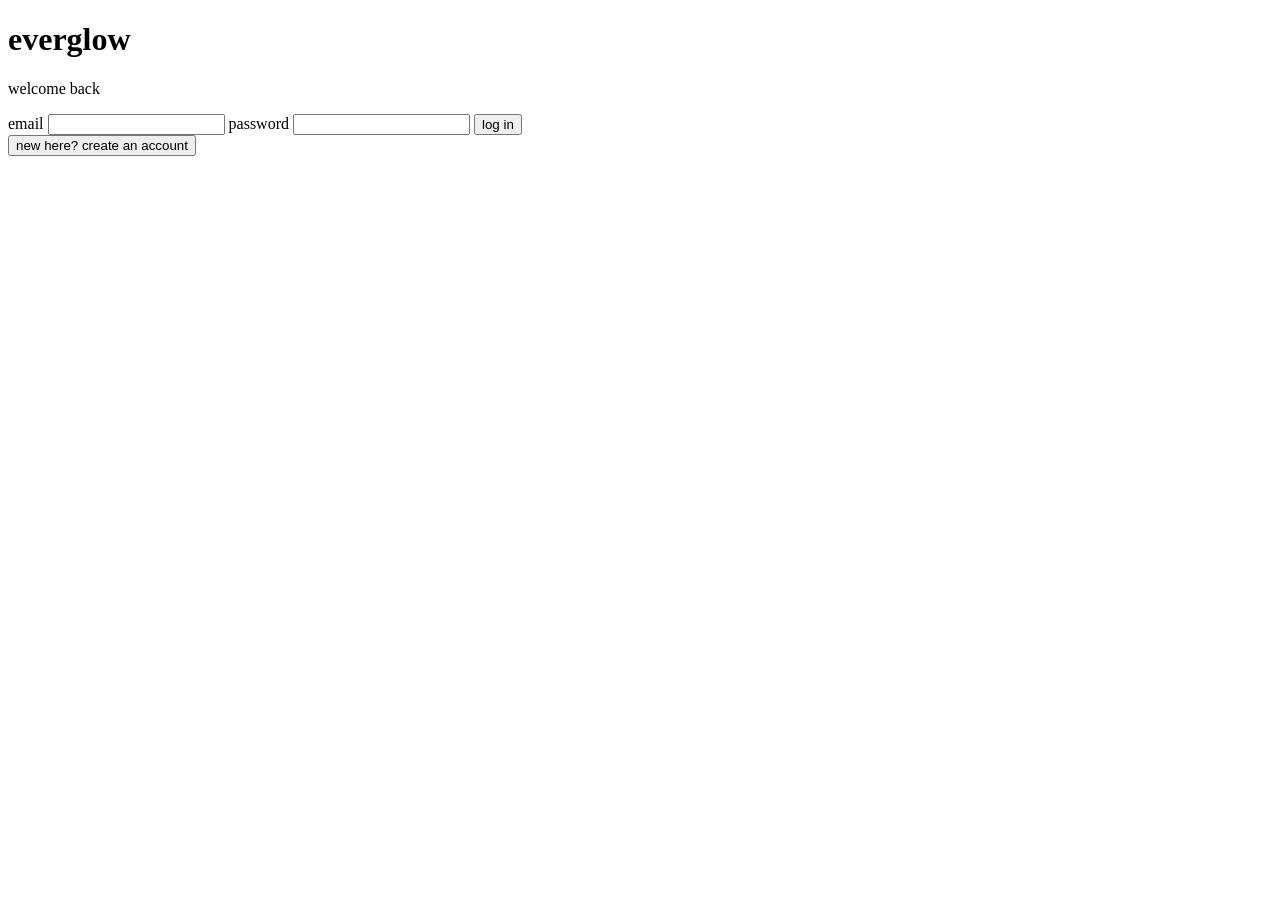
==== commit a0371052: "Add files via upload" ====
--- a/index.html
+++ b/index.html
@@ -1,1095 +1,65 @@
-<!DOCTYPE html>
-<html class="client-js" lang="en" dir="ltr">
-<head>
-<meta charset="UTF-8">
-<meta name="viewport" content="width=device-width, initial-scale=1.0">
-<meta property="og:title" content="Skye's Wiki!" />
-<meta property="og:description" content="The FitnessGram™ Pacer Test is a multistage aerobic capacity test that progressively gets more difficult as it continues. The 20 meter pacer test will begin in 30 seconds. Line up at the start. The running speed starts slowly, but gets faster each minute after you hear this signal. [beep] A single lap should be completed each time you hear this sound. [ding] Remember to run in a straight line, and run as long as possible. The second time you fail to complete a lap before the sound, your test is over. The test will begin on the word start. On your mark, get ready, start." />
-<meta property="og:url" content="https://www.skyehub.org" />
-<meta name="theme-color" content="#6a20a0" />
-<title>SkyeHub :3</title>
-<style>
-body {
-  background-color: #181818;
-  background-image: url('data:image/svg+xml,%3Csvg xmlns=%22http://www.w3.org/2000/svg%22 xmlns:xlink=%22http://www.w3.org/1999/xlink%22 width=%225%22 height=%22220%22 viewBox=%220 0 1.323 58.208%22%3E%3Cdefs%3E%3ClinearGradient id=%22b%22 x1=%22262.803%22 x2=%22263.049%22 y1=%2229.234%22 y2=%22.97%22 gradientTransform=%22translate%28-492.003 238.792%29 scale%281.875%29%22 gradientUnits=%22userSpaceOnUse%22 xlink:href=%22%23a%22/%3E%3ClinearGradient id=%22a%22%3E%3Cstop offset=%220%22 stop-color=%22%23181818%22/%3E%3Cstop offset=%221%22 stop-color=%22%23131313%22/%3E%3C/linearGradient%3E%3C/defs%3E%3Cpath fill=%22url%28%23b%29%22 d=%22M0 238.792h1.323V297H0z%22 transform=%22translate%280 -238.792%29%22/%3E%3C/svg%3E');
-  background-position: 0 0;
-  background-repeat: repeat-x;
-  color: #e8e8e8;
-  font: x-small sans-serif;
-  margin: 0;
-  padding: 0;
-  direction: ltr;
-}
-#globalWrapper { font-size: 127%; width: 100%; margin: 0; padding: 0; }
-#column-content { float: right; margin: 0 0 0.6em -12.2em; width: 100%; }
-.mw-body { margin: 2.8em 0 0 12.2em; border: 1px solid #3a3a3a; background: #1f1f1f; color: #e8e8e8; padding: 1em; line-height: 1.5em; }
-#firstHeading { font-size: 188%; font-weight: normal; border-bottom: 1px solid #4a4a4a; padding-bottom: 0.17em; margin: 0 0 0.6em 0; overflow: hidden; line-height: 1.2em; }
-#siteSub { font-size: 84%; line-height: 1.2em; margin: 0 0 1.4em 1em; color: #a8a8a8; }
-h2 { font-size: 150%; font-weight: normal; border-bottom: 1px solid #4a4a4a; margin: 1em 0 0.6em 0; padding-bottom: 0.17em; overflow: hidden; }
-h3 { font-size: 128%; font-weight: bold; border-bottom: none; margin-bottom: 0.3em; }
-p { margin: 0.4em 0 0.5em 0; }
-a { color: #6ab0f3; text-decoration: none; background: none; }
-a:visited { color: #b39ddb; }
-a:hover, a:focus { text-decoration: underline; }
-ul { list-style-type: square; margin: 0.3em 0 0 1.6em; padding: 0; }
-li { margin-bottom: 0.1em; }
-hr { height: 1px; color: #4a4a4a; background-color: #4a4a4a; border: 0; margin: 0.2em 0; }
-#column-one { padding-top: 160px; float: none; width: 11.6em; }
-#p-logo { position: absolute; z-index: 3; top: 0; left: 0; height: 155px; width: 12.2em; overflow: hidden; background: #181818; }
-.portlet { border: 0; margin: 0 0 0.5em; padding: 0; float: none; width: 11.6em; overflow: hidden; }
-.portlet h3 { font-size: 91%; font-weight: normal; text-transform: lowercase; padding: 0 1em 0 0.5em; background: transparent; display: inline; height: 1em; white-space: nowrap; border: none; margin: 0; }
-.pBody { background-color: #1f1f1f; border: 1px solid #3a3a3a; padding: 0 0.8em 0.3em 0.5em; font-size: 95%; color: #e8e8e8; border-collapse: collapse; }
-.pBody ul { list-style-type: square; line-height: 1.5em; font-size: 95%; margin: 0.3em 0 0 1.2em; padding: 0; }
-.pBody li { padding: 0; margin: 0; }
-#footer { background-color: #181818; border-top: 1px solid #fabd23; border-bottom: 1px solid #fabd23; margin: 0.6em 0 1em 0; overflow: hidden; padding: 0.4em 0 0.3em 0; text-align: center; font-size: 90%; clear: both; }
-.visualClear { clear: both; }
-.page-section { display: none; }
-.page-section.active { display: block; }
-
-.pwgen-options { list-style: none; margin: 0.3em 0 1em 0; padding: 0; }
-.pwgen-options li { margin-bottom: 0.4em; }
-.pwgen-options tt { font-size: 90%; color: #a8a8a8; }
-.pwgen-options input[type=text] { font: 100% monospace; text-align: center; }
-
-#pwgen-output-box {
-  margin: 1em 0;
-  padding: 0.6em;
-  background: #1f1f1f;
-  border: 1px solid #4a4a4a;
-  text-align: center;
-}
-#pwgen-output-box tt {
-  font-size: 130%;
-  word-break: break-all;
-}
-#pwgen-buttons { text-align: center; margin: 0.6em 0; }
-#pwgen-buttons .player-btn { font-size: 100%; padding: 4px 14px; margin: 0 4px; }
-#copy-msg {
-  text-align: center;
-  font-size: 90%;
-  color: #3ddc97;
-  min-height: 1.2em;
-}
-
-.ctg-root { font-family: sans-serif; }
-.ctg-flex {
-  display: flex;
-  align-items: center;
-  justify-content: center;
-}
-#ctg-textarea {
-  width: 100%;
-  max-width: 600px;
-  min-height: 150px;
-  border-radius: 5px;
-  resize: both;
-  overflow: auto;
-  text-align: left;
-  font-family: monospace;
-  background-color: #2F3136;
-  color: #B9BBBE;
-  border: #202225 1px solid;
-  padding: 5px;
-  display: inline-block;
-  white-space: pre-wrap;
-  font-size: 0.875rem;
-  line-height: 1.125rem;
-  text-indent: 0;
-  box-sizing: border-box;
-}
-.ctg-button {
-  min-height: 32px;
-  min-width: 32px;
-  border: none;
-  border-radius: 3px;
-  color: #fff;
-  background-color: #4f545c;
-  font-size: 14px;
-  padding: 2px 16px;
-  cursor: pointer;
-  transition: background-color 250ms linear;
-  font-family: sans-serif;
-}
-.ctg-tooltip {
-  display: none;
-  position: absolute;
-  background-color: #3BA55D;
-  border: none;
-  border-radius: 3px;
-  color: #fff;
-  font-size: 14px;
-  padding: 8px 16px;
-  top: 0;
-}
-
-.ansi-1 { font-weight:700; text-decoration:none; }
-.ansi-4 { font-weight:500; text-decoration:underline; }
-
-.ansi-30 { color: #4f545c; }
-.ansi-31 { color: #dc322f; }
-.ansi-32 { color: #859900; }
-.ansi-33 { color: #b58900; }
-.ansi-34 { color: #268bd2; }
-.ansi-35 { color: #d33682; }
-.ansi-36 { color: #2aa198; }
-.ansi-37 { color: #ffffff; }
-
-.ansi-30-bg { background-color: #4f545c; }
-.ansi-31-bg { background-color: #dc322f; }
-.ansi-32-bg { background-color: #859900; }
-.ansi-33-bg { background-color: #b58900; }
-.ansi-34-bg { background-color: #268bd2; }
-.ansi-35-bg { background-color: #d33682; }
-.ansi-36-bg { background-color: #2aa198; }
-.ansi-37-bg { background-color: #ffffff; }
-
-.ansi-40 { background-color: #002b36; }
-.ansi-41 { background-color: #cb4b16; }
-.ansi-42 { background-color: #586e75; }
-.ansi-43 { background-color: #657b83; }
-.ansi-44 { background-color: #839496; }
-.ansi-45 { background-color: #6c71c4; }
-.ansi-46 { background-color: #93a1a1; }
-.ansi-47 { background-color: #fdf6e3; }
-
-#wiki-player {
-  position: fixed;
-  bottom: 1.2em;
-  right: 1.2em;
-  z-index: 100;
-  width: 280px;
-  background: #1f1f1f;
-  border: 1px solid #3a3a3a;
-  font-family: sans-serif;
-  font-size: 12px;
-  box-shadow: 2px 2px 5px rgba(0,0,0,0.5);
-}
-#wiki-player-header {
-  background: #181818;
-  border-bottom: 1px solid #3a3a3a;
-  padding: 3px 6px;
-  display: flex;
-  align-items: center;
-  justify-content: space-between;
-  user-select: none;
-}
-#wiki-player-header span { font-size: 11px; color: #e8e8e8; font-weight: bold; }
-.wiki-tab-controls button {
-  background: #2a2a2a;
-  border: 1px solid #3a3a3a;
-  font-size: 10px;
-  line-height: 1;
-  padding: 1px 5px;
-  cursor: pointer;
-  color: #e8e8e8;
-  font-family: sans-serif;
-}
-.wiki-tab-controls button:hover { background: #3a3a3a; }
-#wiki-player-body.collapsed { display: none; }
-
-#player-art-row {
-  display: flex;
-  align-items: center;
-  gap: 8px;
-  padding: 7px 8px 5px 8px;
-  border-bottom: 1px solid #2a2a2a;
-}
-#player-thumb {
-  width: 44px; height: 44px;
-  object-fit: cover;
-  border: 1px solid #3a3a3a;
-  flex-shrink: 0;
-  background: #2a2a2a;
-}
-#player-track-info { flex: 1; min-width: 0; }
-#player-title { font-size: 11px; font-weight: bold; color: #e8e8e8; white-space: nowrap; overflow: hidden; text-overflow: ellipsis; }
-#player-sub { font-size: 10px; color: #a8a8a8; margin-top: 2px; }
-
-#player-progress-row { padding: 5px 8px 3px 8px; border-bottom: 1px solid #2a2a2a; }
-#player-progress-bar-bg {
-  width: 100%; height: 6px;
-  background: #2a2a2a;
-  border: 1px solid #3a3a3a;
-  cursor: pointer; position: relative;
-}
-#player-progress-bar-fill { height: 100%; background: #5b8fcc; width: 0%; pointer-events: none; }
-#player-time-row { display: flex; justify-content: space-between; font-size: 9px; color: #a8a8a8; margin-top: 2px; }
-
-#player-controls-row {
-  display: flex; align-items: center; justify-content: center;
-  gap: 4px; padding: 5px 8px;
-  border-bottom: 1px solid #2a2a2a;
-}
-.player-btn {
-  background: #2a2a2a;
-  border: 1px solid #3a3a3a;
-  font-size: 11px;
-  padding: 2px 10px;
-  cursor: pointer; color: #e8e8e8;
-  font-family: sans-serif;
-  text-align: center;
-}
-.player-btn:hover { background: #3a3a3a; }
-.player-btn:active { background: #444444; }
-
-#player-volume-row {
-  display: flex; align-items: center; gap: 6px;
-  padding: 4px 8px;
-  border-bottom: 1px solid #2a2a2a;
-  font-size: 10px; color: #a8a8a8;
-}
-#player-volume { width: 100%; cursor: pointer; }
-
-#player-status-bar { padding: 3px 8px; font-size: 9px; color: #a8a8a8; min-height: 14px; border-top: 1px solid #2a2a2a; }
-#player-yt-link {
-  display: block; text-align: center; padding: 3px;
-  font-size: 10px; color: #6ab0f3;
-  border-top: 1px solid #2a2a2a;
-  text-decoration: none; background: #181818;
-}
-#player-yt-link:hover { text-decoration: underline; background: #2a2a2a; }
-
-#yt-iframe-container { position: fixed; bottom: -9999px; left: -9999px; width: 1px; height: 1px; overflow: hidden; }
-
-#photopea-wrap {
-  position: relative;
-  width: 100%;
-  border: 1px solid #3a3a3a;
-  background: #141414;
-  margin-top: 0.6em;
-}
-#photopea-toolbar {
-  display: flex;
-  align-items: center;
-  gap: 6px;
-  padding: 4px 8px;
-  background: #181818;
-  border-bottom: 1px solid #3a3a3a;
-  font-size: 11px;
-  color: #a8a8a8;
-}
-#photopea-toolbar a {
-  font-size: 10px;
-  color: #6ab0f3;
-  text-decoration: none;
-  margin-left: auto;
-}
-#photopea-toolbar a:hover { text-decoration: underline; }
-#photopea-iframe {
-  display: block;
-  width: 100%;
-  height: 70vh;
-  min-height: 480px;
-  border: none;
-  background: #1a1a1a;
-}
-#photopea-loading {
-  position: absolute;
-  inset: 36px 0 0 0;
-  display: flex;
-  align-items: center;
-  justify-content: center;
-  background: #141414;
-  color: #a8a8a8;
-  font-size: 12px;
-  pointer-events: none;
-  transition: opacity 0.4s;
-}
-#photopea-loading.hidden { opacity: 0; }
-
-#discord-widget-wrap {
-  position: fixed;
-  bottom: 1.2em;
-  left: 1.2em;
-  z-index: 100;
-  box-shadow: 2px 2px 5px rgba(0,0,0,0.5);
-  line-height: 0;
-}
-#discord-widget-wrap iframe {
-  width: 260px;
-  height: 345px;
-}
-@media screen and (max-width: 550px) {
-  #discord-widget-wrap { display: none; }
-}
-
-@media screen and (min-width: 551px) {
-  #column-content { float: right; margin: 0 0 0.6em -12.2em; }
-  .mw-body { margin: 2.8em 0 0 12.2em; border-right: 0; }
-  #column-one { padding-top: 160px; }
-}
-@media screen and (max-width: 550px) {
-  #column-content { float: none; margin: 0; }
-  .mw-body { margin: 0; border-left: 0; border-right: 0; }
-  #column-one { display: none; }
-  #wiki-player { display: none; }
-}
-
-#weather-alert-banner {
-  display: block;
-  font-family: sans-serif;
-  font-size: 12px;
-  position: fixed;
-  top: 1em;
-  right: 1em;
-  max-width: 320px;
-  z-index: 500;
-  transform: translateX(120%);
-  opacity: 0;
-  transition: transform 0.4s ease, opacity 0.4s ease;
-  pointer-events: none;
-  display: flex;
-  flex-direction: column;
-  gap: 0.5em;
-}
-#weather-alert-banner.show {
-  transform: translateX(0);
-  opacity: 1;
-  pointer-events: auto;
-}
-.weather-alert-item {
-  font-weight: bold;
-  padding: 0.7em 1.8em 0.7em 1em;
-  text-align: left;
-  color: #fff;
-  border-radius: 4px;
-  box-shadow: 2px 2px 8px rgba(0,0,0,0.5);
-  position: relative;
-}
-.weather-alert-item.severity-extreme,
-.weather-alert-item.severity-severe {
-  background: #c00;
-  animation: weather-alert-flash 1.5s infinite;
-}
-.weather-alert-item.severity-moderate { background: #d98c00; }
-.weather-alert-item.severity-minor { background: #5b8fcc; }
-.weather-alert-item a { color: #fff; text-decoration: underline; }
-.weather-alert-item .alert-close {
-  position: absolute;
-  right: 6px;
-  top: 6px;
-  cursor: pointer;
-  font-weight: bold;
-  line-height: 1;
-  padding: 0 4px;
-}
-@keyframes weather-alert-flash {
-  0%, 50% { background-color: #c00; }
-  50.01%, 100% { background-color: #800; }
-}
-</style>
-</head>
-<body>
-
-<div id="weather-alert-banner"></div>
-
-<div id="globalWrapper">
-  <div id="column-content">
-    <div class="mw-body" role="main">
-
-      <div id="section-home" class="page-section active">
-        <h1 id="firstHeading">Skye</h1>
-        <div id="siteSub">I'm Skye | skyehub.org</div>
-        <p><b>@the_mnc | Hatsune Miku's Left Gay Testical</b> &nbsp;·&nbsp; FUCK ICE
-        <hr style="border-top: 2px dashed #4a4a4a; background: none; color: #4a4a4a;">
-        <h2>Links</h2>
-        <ul>
-          <li><a href="https://discord.gg/pFwB4thuD8" target="_blank">Discord</a> — Join the server</li>
-          <li><a href="https://open.spotify.com/user/314cjpdqy4v5trhhehlrzs3ngc5m" target="_blank">Spotify</a> — Music profile</li>
-          <li><a href="https://tiktok.com/@skyedotnet" target="_blank">TikTok</a> — @skyedotnet</li>
-          <li><a href="https://www.fort1nd.com/" target="_blank">Fort1nd</a> — https://www.fort1nd.com/</li>
-          <li><a href="https://www.skyehub.org/hiddenwiki.html" target="_blank">The Hidden Wiki</a> — Hosted on SkyeHub | No I will not be fixing, every single link.</li>
-          <li><a href="https://learn.englishbridalcouture.com/resources/semag/ddlcplus/index.html" target="_blank">DDLC</a> — Doki Doki Literature Club!</li>
-        </ul>
-      </div>
-
-      <div id="section-hof" class="page-section">
-        <h1 id="firstHeading">Hall of Fame</h1>
-        <div id="siteSub">w twin</div>
-        <hr style="border-top: 2px dashed #4a4a4a; background: none; color: #4a4a4a;">
-        <p>Skye — @yourlocalrifty | Creator of the website.</p>
-        <p>ryzx — @rynizx | Really cool person.</p>
-        <p>Bagel — Bestie | Best pooks plus played vrchat with me at 2 am :3</p>
-        <p>Tyegurr — @tyegurr | Asked to be here idk ✌️
-        <p>𔘓 ֹ ᥡᥙᥒᥒเ 𓂅 ̼  — @yunni.hun | they peak.</p>
-        <p>Harvey — @harveythereyett | sigma.</p>
-      </div>
-
-      <div id="section-wos" class="page-section">
-        <h1 id="firstHeading">Wall of Shame</h1>
-        <div id="siteSub">damn lmao</div>
-        <hr style="border-top: 2px dashed #4a4a4a; background: none; color: #4a4a4a;">
-        <p>1443005905678503937 — GamerzNate | Homophobic twink, racist, deadass even said it was true lol.</p>
-        <p>beast.ovt — @beastistuff | Uses a chromebook.</p>
-        <p>1440725575135137918 — Mason | Cracked his phone, in the other way.</p>
-        <p>1386863321910874165 — Apple Pie | Perm abuse, weird, picks fav's.</p>
-        <p>Yusuf — @acpisux | breaking 2 phones in the span of 2 months</p>
-      </div>
-
-      <div id="section-passwordgen" class="page-section">
-        <h1 id="firstHeading">Password Generator</h1>
-        <div id="siteSub">guhh</div>
-        <hr style="border-top: 2px dashed #4a4a4a; background: none; color: #4a4a4a;">
-
-        <h2>Choice of characters</h2>
-        <ul class="pwgen-options">
-          <li><label><input type="checkbox" id="lower" checked> Lower-case letters: <tt>abcdefghijklmnopqrstuvwxyz</tt></label></li>
-          <li><label><input type="checkbox" id="upper" checked> Upper-case letters: <tt>ABCDEFGHIJKLMNOPQRSTUVWXYZ</tt></label></li>
-          <li><label><input type="checkbox" id="digit" checked> Digits: <tt>0123456789</tt></label></li>
-          <li><label><input type="checkbox" id="punct"> Punctuation: <tt>!&quot;#$%&amp;'()*+,-./:;&lt;=&gt;?&#64;[\]^_`{|}~</tt></label></li>
-        </ul>
-
-        <h2>Other settings</h2>
-        <ul class="pwgen-options">
-          <li><label><input type="checkbox" id="rqlow"> Require the password to begin and end with a lower-case letter</label></li>
-          <li><label>Length: <input type="text" size="2" maxlength="2" id="lngth" value="16" style="width: 2.2em;"> characters</label></li>
-        </ul>
-
-        <div id="pwgen-output-box">
-          <tt id="password-output">&nbsp;</tt>
-        </div>
-        <div id="pwgen-buttons">
-          <button class="player-btn" id="pwgen-generate" onclick="generatePassword()">Generate password</button>
-          <button class="player-btn" onclick="copyPassword()">Copy</button>
-        </div>
-        <div id="copy-msg">&nbsp;</div>
-      </div>
-
-      <div id="section-colortext" class="page-section">
-        <h1 id="firstHeading">Discord Color Text Generator</h1>
-        <div id="siteSub">make your messages annoying :3</div>
-        <hr style="border-top: 2px dashed #4a4a4a; background: none; color: #4a4a4a;">
-
-        <div class="ctg-root">
-          <p>This creates colored Discord messages using ANSI color codes available in the latest Discord desktop clients. Write your text, select parts of it, assign colors using the buttons below, then copy and paste it into a Discord message.</p>
-          <p style="font-size:90%;">Based on <a href="https://gist.github.com/rebane2001/07f2d8e80df053c70a1576d27eabe97c" target="_blank">Rebane's Discord Colored Text Generator</a> (public domain).</p>
-
-          <h2>Create your text</h2>
-          <button data-ansi="0" class="ctg-button ctg-style-button">Reset All</button>
-          <button data-ansi="1" class="ctg-button ctg-style-button ansi-1">Bold</button>
-          <button data-ansi="4" class="ctg-button ctg-style-button ansi-4">Line</button>
-          <br><br>
-          <strong>FG</strong>
-          <button data-ansi="30" class="ctg-button ctg-style-button ansi-30-bg">&nbsp;</button>
-          <button data-ansi="31" class="ctg-button ctg-style-button ansi-31-bg">&nbsp;</button>
-          <button data-ansi="32" class="ctg-button ctg-style-button ansi-32-bg">&nbsp;</button>
-          <button data-ansi="33" class="ctg-button ctg-style-button ansi-33-bg">&nbsp;</button>
-          <button data-ansi="34" class="ctg-button ctg-style-button ansi-34-bg">&nbsp;</button>
-          <button data-ansi="35" class="ctg-button ctg-style-button ansi-35-bg">&nbsp;</button>
-          <button data-ansi="36" class="ctg-button ctg-style-button ansi-36-bg">&nbsp;</button>
-          <button data-ansi="37" class="ctg-button ctg-style-button ansi-37-bg">&nbsp;</button>
-          <br><br>
-          <strong>BG</strong>
-          <button data-ansi="40" class="ctg-button ctg-style-button ansi-40">&nbsp;</button>
-          <button data-ansi="41" class="ctg-button ctg-style-button ansi-41">&nbsp;</button>
-          <button data-ansi="42" class="ctg-button ctg-style-button ansi-42">&nbsp;</button>
-          <button data-ansi="43" class="ctg-button ctg-style-button ansi-43">&nbsp;</button>
-          <button data-ansi="44" class="ctg-button ctg-style-button ansi-44">&nbsp;</button>
-          <button data-ansi="45" class="ctg-button ctg-style-button ansi-45">&nbsp;</button>
-          <button data-ansi="46" class="ctg-button ctg-style-button ansi-46">&nbsp;</button>
-          <button data-ansi="47" class="ctg-button ctg-style-button ansi-47">&nbsp;</button>
-          <br><br>
-          <div class="ctg-flex"><div id="ctg-textarea" contenteditable="true">Welcome to&nbsp;<span class="ansi-33">Skye</span>'s <span class="ansi-45"><span class="ansi-37">Wiki</span></span>&nbsp;<span class="ansi-31">C</span><span class="ansi-32">o</span><span class="ansi-33">l</span><span class="ansi-34">o</span><span class="ansi-35">r</span><span class="ansi-36">e</span><span class="ansi-37">d</span>&nbsp;Text Generator!</div></div>
-          <br>
-          <button class="ctg-button ctg-copy">Copy text as Discord formatted</button>
-          <br><br>
-          <small>This is an unofficial tool, it is not made or endorsed by Discord.</small>
-          <div class="ctg-tooltip">Tooltip</div>
-        </div>
-      </div>
-      <div id="section-photopea" class="page-section">
-        <h1 id="firstHeading">Photopea</h1>
-        <div id="siteSub">free photo editor, in your browser</div>
-        <hr style="border-top: 2px dashed #4a4a4a; background: none; color: #4a4a4a;">
-        <p>Photopea is a free online photo editor — think Photoshop but in a browser tab. Supports PSD, PNG, JPG, GIF, SVG, PDF, AI and like 40 other formats. Runs entirely on your device, nothing gets uploaded.</p>
-        <div id="photopea-wrap">
-          <div id="photopea-toolbar">
-            <span>&#9998; Photopea Editor</span>
-            <a href="https://www.photopea.com" target="_blank">open full site &#8599;</a>
-          </div>
-          <div id="photopea-loading">loading editor...</div>
-          <iframe
-            id="photopea-iframe"
-            src="https://www.photopea.com"
-            title="Photopea Online Photo Editor"
-            allow="camera; microphone; clipboard-read; clipboard-write"
-            sandbox="allow-scripts allow-same-origin allow-forms allow-popups allow-downloads allow-modals"
-            loading="lazy"
-          ></iframe>
-        </div>
-        <p style="font-size:90%; color:#a8a8a8; margin-top:0.5em;">
-          Photopea is made by <a href="https://www.photopea.com" target="_blank">Ivan Kutskir</a>. This is just an embed — all editing happens in your browser, no data leaves your device.
-        </p>
-      </div>
-    </div>
-  </div>
-
-  <div id="column-one">
-    <div id="p-logo">
-      <img src="https://raw.githubusercontent.com/skyedotnet/skyehub-site/main/e013afa080be3fc497199251a32e3af4.jpg" style="width: 12.2em; height: 155px; object-fit: cover; display: block;">
-    </div>
-    <div class="portlet">
-      <h3>Navigation</h3>
-      <div class="pBody">
-        <ul>
-          <li><a href="#" onclick="showSection('home')">Main page</a></li>
-          <li><a href="#" onclick="showSection('hof')">Hall of Fame</a></li>
-          <li><a href="#" onclick="showSection('wos')">Wall of Shame</a></li>
-          <li><a href="#" onclick="toggleWeatherBanner()" id="nav-weather-status">Weather</a></li>
-          <li><a href="#" onclick="showSection('passwordgen')">Password Generator</a></li>
-          <li><a href="#" onclick="showSection('colortext')">Discord Color Text</a></li>
-          <li><a href="#" onclick="showSection('photopea')">Photopea</a></li>
-        </ul>
-      </div>
-    </div>
-    <div class="portlet">
-      <h3>Archived</h3>
-      <div class="pBody">
-        <ul>
-          <li><a href="https://skyedotnet.github.io/skyehub-site/roblox.html" target="_blank">Roblox</a></li>
-        </ul>
-      </div>
-    </div>
-    <div class="portlet">
-      <h3>Links</h3>
-      <div class="pBody">
-        <ul>
-          <li><a href="https://discord.gg/pFwB4thuD8" target="_blank">Discord</a></li>
-          <li><a href="https://open.spotify.com/user/314cjpdqy4v5trhhehlrzs3ngc5m" target="_blank">Spotify</a></li>
-          <li><a href="https://tiktok.com/@skyedotnet" target="_blank">TikTok</a></li>
-          <li><a href="https://www.skyehub.org/hiddenwiki.html" target="_blank">The Hidden Wiki</a></li>
-        </ul>
-      </div>
-    </div>
-  </div>
-  
-  <div class="visualClear"></div>
-
-  <div id="discord-widget-wrap">
-    <iframe src="https://discord.com/widget?id=1484332975247331468&theme=dark" allowtransparency="true" frameborder="0" sandbox="allow-popups allow-popups-to-escape-sandbox allow-same-origin allow-scripts"></iframe>
-  </div>
-
-  <div id="wiki-player">
-    <div id="wiki-player-header">
-      <span>&#9835; now playing</span>
-      <div class="wiki-tab-controls">
-        <button id="player-toggle-btn" onclick="togglePlayer()">&#8722;</button>
-      </div>
-    </div>
-    <div id="wiki-player-body">
-      <div id="player-art-row">
-        <img id="player-thumb" src="https://i.ytimg.com/vi/Cz2YCRmDOFk/default.jpg" alt="thumbnail">
-        <div id="player-track-info">
-          <div id="player-title">Prutiger Aero Playlist</div>
-          <div id="player-sub">By: nostalgate</div>
-        </div>
-      </div>
-      <div id="player-progress-row">
-        <div id="player-progress-bar-bg" onclick="seekTo(event)">
-          <div id="player-progress-bar-fill"></div>
-        </div>
-        <div id="player-time-row">
-          <span id="player-time-cur">0:00</span>
-          <span id="player-time-dur">0:00</span>
-        </div>
-      </div>
-      <div id="player-controls-row">
-        <button class="player-btn" onclick="skipBack()">&#8722;30s</button>
-        <button class="player-btn" id="player-btn-play" onclick="togglePlay()">&#9654;</button>
-        <button class="player-btn" onclick="skipForward()">+30s</button>
-      </div>
-      <div id="player-volume-row">
-        vol <input type="range" id="player-volume" min="0" max="100" value="80" oninput="setVolume(this.value)">
-      </div>
-      <div id="player-status-bar">click play to start</div>
-      <a id="player-yt-link" href="https://youtu.be/Cz2YCRmDOFk" target="_blank">open on youtube &#8599;</a>
-    </div>
-  </div>
-
-  <div id="yt-iframe-container">
-    <div id="yt-player"></div>
-  </div>
-
-  <div id="footer">
-    SkyeHub &nbsp;·&nbsp; <a href="https://www.skyehub.org">skyehub.org</a>
-  </div>
-</div>
-
-<script>
-function showSection(name) {
-  document.querySelectorAll('.page-section').forEach(el => el.classList.remove('active'));
-  document.getElementById('section-' + name).classList.add('active');
-
-  // Lazy-load Photopea iframe only when the section is first opened
-  if (name === 'photopea') {
-    const iframe = document.getElementById('photopea-iframe');
-    if (!iframe.dataset.loaded) {
-      iframe.dataset.loaded = 'true';
-      iframe.onload = function() {
-        const loader = document.getElementById('photopea-loading');
-        if (loader) loader.classList.add('hidden');
-        setTimeout(() => { if (loader) loader.remove(); }, 500);
-      };
-    }
-  }
-}
-
-const titles = ["SkyeHub :3","Welcome to Skye's Wiki","Made by Skye ofc!","≧◡≦ Skye Here!","I'm Skye Larsen btw"];
-let titleIndex=0,charIndex=0,deleting=false,blinkOn=true;
-function blink(){if(!deleting&&charIndex===titles[titleIndex].length){const b=titles[titleIndex];document.title=b+(blinkOn?" |":"  ");blinkOn=!blinkOn;}}
-function type(){const c=titles[titleIndex];if(!deleting&&charIndex<c.length){charIndex++;document.title=c.slice(0,charIndex)+" |";setTimeout(type,80);}else if(!deleting&&charIndex===c.length){setTimeout(()=>{deleting=true;type();},5000);}else if(deleting&&charIndex>0){charIndex--;document.title=c.slice(0,charIndex)+" |";setTimeout(type,50);}else{deleting=false;titleIndex=(titleIndex+1)%titles.length;setTimeout(type,300);}}
-setInterval(blink,500);type();
-
-function togglePlayer(){
-  const body=document.getElementById('wiki-player-body');
-  const btn=document.getElementById('player-toggle-btn');
-  body.classList.toggle('collapsed');
-  btn.innerHTML=body.classList.contains('collapsed')?'+':'&#8722;';
-}
-
-const VIDEO_ID = 'Cz2YCRmDOFk';
-let ytPlayer = null;
-let progressTimer = null;
-let playerReady = false;
-
-window.onYouTubeIframeAPIReady = function() {
-  ytPlayer = new YT.Player('yt-player', {
-    height: '1', width: '1',
-    videoId: VIDEO_ID,
-    playerVars: { autoplay: 0, controls: 0, rel: 0 },
-    events: {
-      onReady: () => { playerReady = true; setVolume(80); setStatus('ready'); },
-      onStateChange: onStateChange
-    }
-  });
-};
-
-function onStateChange(e) {
-  if (e.data === YT.PlayerState.PLAYING) {
-    document.getElementById('player-btn-play').innerHTML = '&#9646;&#9646;';
-    setStatus('playing');
-    startTimer();
-  } else if (e.data === YT.PlayerState.PAUSED) {
-    document.getElementById('player-btn-play').innerHTML = '&#9654;';
-    setStatus('paused');
-    stopTimer();
-  } else if (e.data === YT.PlayerState.BUFFERING) {
-    setStatus('buffering...');
-  } else if (e.data === YT.PlayerState.ENDED) {
-    document.getElementById('player-btn-play').innerHTML = '&#9654;';
-    setStatus('ended');
-    stopTimer();
-  }
-}
-
-function startTimer() {
-  stopTimer();
-  progressTimer = setInterval(() => {
-    if (!ytPlayer || !ytPlayer.getDuration) return;
-    const dur = ytPlayer.getDuration();
-    const cur = ytPlayer.getCurrentTime();
-    if (!dur) return;
-    document.getElementById('player-progress-bar-fill').style.width = ((cur/dur)*100) + '%';
-    document.getElementById('player-time-cur').textContent = sToTime(cur);
-    document.getElementById('player-time-dur').textContent = sToTime(dur);
-  }, 500);
-}
-
-function stopTimer() {
-  if (progressTimer) { clearInterval(progressTimer); progressTimer = null; }
-}
-
-function togglePlay() {
-  if (!ytPlayer || !playerReady) return;
-  const state = ytPlayer.getPlayerState();
-  if (state === YT.PlayerState.PLAYING) ytPlayer.pauseVideo();
-  else ytPlayer.playVideo();
-}
-
-function skipBack() {
-  if (!ytPlayer || !playerReady) return;
-  ytPlayer.seekTo(Math.max(0, ytPlayer.getCurrentTime() - 30), true);
-}
-
-function skipForward() {
-  if (!ytPlayer || !playerReady) return;
-  ytPlayer.seekTo(ytPlayer.getCurrentTime() + 30, true);
-}
-
-function setVolume(v) {
-  if (ytPlayer && ytPlayer.setVolume) ytPlayer.setVolume(parseInt(v));
-}
-
-function seekTo(e) {
-  if (!ytPlayer || !playerReady || !ytPlayer.getDuration) return;
-  const dur = ytPlayer.getDuration();
-  if (!dur) return;
-  const rect = e.currentTarget.getBoundingClientRect();
-  ytPlayer.seekTo(((e.clientX - rect.left) / rect.width) * dur, true);
-}
-
-function sToTime(s) {
-  s = Math.floor(s);
-  const h = Math.floor(s/3600);
-  const m = Math.floor((s%3600)/60);
-  const sec = s%60;
-  if (h > 0) return h+':'+m.toString().padStart(2,'0')+':'+sec.toString().padStart(2,'0');
-  return m+':'+sec.toString().padStart(2,'0');
-}
-
-function setStatus(msg) {
-  document.getElementById('player-status-bar').textContent = msg;
-}
-
-(function(){
-  const tag = document.createElement('script');
-  tag.src = 'https://www.youtube.com/iframe_api';
-  document.head.appendChild(tag);
-})();
-
-function generatePassword() {
-  const useLower = document.getElementById('lower').checked;
-  const useUpper = document.getElementById('upper').checked;
-  const useDigit = document.getElementById('digit').checked;
-  const usePunct = document.getElementById('punct').checked;
-  const requireLower = document.getElementById('rqlow').checked;
-  let length = parseInt(document.getElementById('lngth').value, 10);
-
-  if (isNaN(length) || length < 1) length = 16;
-  if (length > 99) length = 99;
-
-  const lowerChars = 'abcdefghijklmnopqrstuvwxyz';
-  const upperChars = 'ABCDEFGHIJKLMNOPQRSTUVWXYZ';
-  const digitChars = '0123456789';
-  const punctChars = '!"#$%&\'()*+,-./:;<=>?@[\\]^_`{|}~';
-
-  let pool = '';
-  if (useLower) pool += lowerChars;
-  if (useUpper) pool += upperChars;
-  if (useDigit) pool += digitChars;
-  if (usePunct) pool += punctChars;
-
-  if (!pool) {
-    document.getElementById('password-output').textContent = '(select at least one character set)';
-    document.getElementById('copy-msg').textContent = '';
-    return;
-  }
-
-  if (requireLower && !useLower) {
-    document.getElementById('password-output').textContent = '("require lower-case" needs lower-case enabled)';
-    document.getElementById('copy-msg').textContent = '';
-    return;
-  }
-
-  if (requireLower && length < 2) {
-    length = 2;
-  }
-
-  function randomChar(charset) {
-    const arr = new Uint32Array(1);
-    crypto.getRandomValues(arr);
-    return charset[arr[0] % charset.length];
-  }
-
-  let chars = [];
-  for (let i = 0; i < length; i++) {
-    chars.push(randomChar(pool));
-  }
-  if (requireLower) {
-    chars[0] = randomChar(lowerChars);
-    chars[chars.length - 1] = randomChar(lowerChars);
-  }
-  const password = chars.join('');
-
-  document.getElementById('password-output').textContent = password;
-  document.getElementById('copy-msg').textContent = '';
-}
-
-function copyPassword() {
-  const text = document.getElementById('password-output').textContent;
-  const msg = document.getElementById('copy-msg');
-  if (!text || text.trim() === '' || text.startsWith('(')) {
-    msg.textContent = 'Generate a password first.';
-    return;
-  }
-  navigator.clipboard.writeText(text).then(() => {
-    msg.textContent = 'Copied to clipboard!';
-    setTimeout(() => { msg.textContent = ''; }, 2000);
-  }).catch(() => {
-    msg.textContent = 'Copy failed — select and copy manually.';
-  });
-}
-
-generatePassword();
-
-(function(){
-    const textarea = document.querySelector("#ctg-textarea");
-    const copybtn = document.querySelector(".ctg-button.ctg-copy");
-    const tooltip = document.querySelector(".ctg-tooltip");
-
-    const tooltipTexts = {
-        "30": "Dark Gray (33%)",
-        "31": "Red",
-        "32": "Yellowish Green",
-        "33": "Gold",
-        "34": "Light Blue",
-        "35": "Pink",
-        "36": "Teal",
-        "37": "White",
-        "40": "Blueish Black",
-        "41": "Rust Brown",
-        "42": "Gray (40%)",
-        "43": "Gray (45%)",
-        "44": "Light Gray (55%)",
-        "45": "Blurple",
-        "46": "Light Gray (60%)",
-        "47": "Cream White",
-    };
-
-    textarea.oninput = () => {
-        const base = textarea.innerHTML.replace(/<(\/?(br|span|span class="ansi-[0-9]*"))>/g,"[$1]");
-        if (base.includes("<") || base.includes(">")) textarea.innerHTML = base.replace(/<.*?>/g,"").replace(/[<>]/g,"").replace(/\[(\/?(br|span|span class="ansi-[0-9]*"))\]/g,"<$1>");
-    };
-
-    document.addEventListener('keydown', event => {
-        if (document.activeElement !== textarea) return;
-        if (event.key === 'Enter') {
-            document.execCommand('insertLineBreak')
-            event.preventDefault()
-        }
-    });
-
-    document.querySelectorAll(".ctg-style-button").forEach((btn) => {
-        btn.onclick = () => {
-            if (!btn.dataset.ansi) {
-                textarea.innerText = textarea.innerText;
-                return;
-            }
-
-            const selection = window.getSelection();
-            const text = window.getSelection().toString();
-
-            const span = document.createElement("span");
-            span.innerText = text;
-            span.classList.add(`ansi-${btn.dataset.ansi}`);
-
-            const range = selection.getRangeAt(0);
-            range.deleteContents();
-            range.insertNode(span);
-
-            range.selectNodeContents(span);
-            selection.removeAllRanges();
-            selection.addRange(range);
-        };
-        btn.onmouseenter = () => {
-            if (!(btn.dataset.ansi > 4)) return;
-            const rect = btn.getBoundingClientRect();
-            tooltip.style.display = "block";
-            tooltip.innerText = tooltipTexts[btn.dataset.ansi];
-            tooltip.style.top = `${rect.top + window.scrollY - 36}px`;
-            tooltip.style.left = `${rect.left + window.scrollX - tooltip.clientWidth/2 + btn.clientWidth/2}px`;
-        };
-        btn.onmouseleave = () => {
-            tooltip.style.display = "none";
-        };
-    });
-
-    function nodesToANSI(nodes, states) {
-        let text = ""
-        for (const node of nodes) {
-            if (node.nodeType === 3) {
-                text += node.textContent;
-                continue;
-            }
-            if (node.nodeName === "BR") {
-                text += "\n";
-                continue;
-            }
-            const ansiCode = +(node.className.split("-")[1]);
-            const newState = Object.assign({}, states.at(-1));
-
-            if (ansiCode < 30) newState.st = ansiCode;
-            if (ansiCode >= 30 && ansiCode < 40) newState.fg = ansiCode;
-            if (ansiCode >= 40) newState.bg = ansiCode;
-
-            states.push(newState)
-            text += `\x1b[${newState.st};${(ansiCode >= 40) ? newState.bg : newState.fg}m`;
-            text += nodesToANSI(node.childNodes, states);
-            states.pop()
-            text += `\x1b[0m`;
-            if (states.at(-1).fg !== 2) text += `\x1b[${states.at(-1).st};${states.at(-1).fg}m`;
-            if (states.at(-1).bg !== 2) text += `\x1b[${states.at(-1).st};${states.at(-1).bg}m`;
-        }
-        return text;
-    }
-
-    let copyCount = 0;
-    let copyTimeout = null;
-
-    copybtn.onclick = () => {
-        const toCopy = "```ansi\n" + nodesToANSI(textarea.childNodes, [{ fg: 2, bg: 2, st:2 }]) + "\n```";
-        navigator.clipboard.writeText(toCopy).then(() => {
-            if (copyTimeout) clearTimeout(copyTimeout);
-
-            const funnyCopyMessages = ["Copied!", "Double Copy!", "Triple Copy!", "Dominating!!", "Rampage!!", "Mega Copy!!", "Unstoppable!!", "Wicked Sick!!", "Monster Copy!!!", "GODLIKE!!!", "BEYOND GODLIKE!!!!", Array(16).fill(0).reduce(p => p + String.fromCharCode(Math.floor(Math.random() * 65535)),"")];
-
-            copybtn.style.backgroundColor = (copyCount <= 8) ? "#3BA55D" : "#ED4245";
-            copybtn.innerText = funnyCopyMessages[copyCount];
-            copyCount = Math.min(11, copyCount + 1);
-            copyTimeout = setTimeout(() => {
-                copyCount = 0;
-                copybtn.style.backgroundColor = null;
-                copybtn.innerText = "Copy text as Discord formatted";
-            }, 2000)
-
-        }, (err) => {
-            if (copyCount > 2) return;
-            alert("Copying failed for some reason, let's try showing an alert, maybe you can copy it instead.");
-            alert(toCopy);
-        });
-    }
-})();
-
-const WEATHER_ALERT_CHECK_INTERVAL = 5 * 60 * 1000;
-let dismissedAlertIds = new Set();
-
-function toggleWeatherBanner() {
-  const banner = document.getElementById('weather-alert-banner');
-  banner.classList.toggle('show');
-}
-
-function dismissWeatherAlert(id) {
-  dismissedAlertIds.add(id);
-  const item = document.querySelector('.weather-alert-item[data-alert-id="' + id + '"]');
-  if (item) item.remove();
-  const banner = document.getElementById('weather-alert-banner');
-  if (!banner.children.length) banner.classList.remove('show');
-}
-
-function severityClass(sev) {
-  sev = (sev || '').toLowerCase();
-  if (sev === 'extreme' || sev === 'severe') return 'severity-' + sev;
-  if (sev === 'moderate') return 'severity-moderate';
-  return 'severity-minor';
-}
-
-function showWeatherAlerts(features) {
-  const banner = document.getElementById('weather-alert-banner');
-  banner.innerHTML = '';
-
-  const visible = features.filter(f => !dismissedAlertIds.has(f.properties.id));
-  if (!visible.length) {
-    banner.classList.remove('show');
-    return;
-  }
-
-  for (const f of visible) {
-    const props = f.properties;
-    const area = props.areaDesc ? props.areaDesc.split(';')[0].trim() : '';
-    const item = document.createElement('div');
-    item.className = 'weather-alert-item ' + severityClass(props.severity);
-    item.dataset.alertId = props.id;
-    item.innerHTML = '\u26A0\uFE0F ' + (props.event || 'Weather Alert') +
-      (area ? ' — ' + area : '') +
-      (props.headline ? ': ' + props.headline : '') +
-      '<span class="alert-close" onclick="dismissWeatherAlert(\'' + props.id + '\')">&times;</span>';
-    banner.appendChild(item);
-  }
-
-  setTimeout(() => {
-    banner.classList.add('show');
-  }, 5000);
-
-  const navStatus = document.getElementById('nav-weather-status');
-  if (navStatus) {
-    navStatus.textContent = '⚠️ Weather (' + visible.length + (visible.length === 1 ? ' Alert' : ' Alerts') + ')';
-    navStatus.style.color = '#c00';
-    navStatus.style.fontWeight = 'bold';
-  }
-}
-
-function hideWeatherAlerts() {
-  const banner = document.getElementById('weather-alert-banner');
-  banner.innerHTML = '';
-  banner.classList.remove('show');
-  const navStatus = document.getElementById('nav-weather-status');
-  if (navStatus) {
-    navStatus.textContent = 'Weather';
-    navStatus.style.color = '';
-    navStatus.style.fontWeight = '';
-  }
-}
-
-const ALERT_EVENT_PRIORITY = [
-  'Tornado Emergency',
-  'Tornado Warning',
-  'Tornado Watch',
-  'Severe Thunderstorm Warning',
-  'Severe Thunderstorm Watch',
-  'Flash Flood Warning',
-  'Flash Flood Watch'
-];
-const SEVERITY_RANK = { extreme: 4, severe: 3, moderate: 2, minor: 1, unknown: 0 };
-
-function sortAlerts(features) {
-  return features.slice().sort((a, b) => {
-    const ai = ALERT_EVENT_PRIORITY.indexOf(a.properties.event);
-    const bi = ALERT_EVENT_PRIORITY.indexOf(b.properties.event);
-    const pa = ai === -1 ? 99 : ai;
-    const pb = bi === -1 ? 99 : bi;
-    if (pa !== pb) return pa - pb;
-    const ra = SEVERITY_RANK[(a.properties.severity || '').toLowerCase()] || 0;
-    const rb = SEVERITY_RANK[(b.properties.severity || '').toLowerCase()] || 0;
-    return rb - ra;
-  });
-}
-
-async function checkWeatherAlerts(lat, lon) {
-  try {
-    const res = await fetch(`https://api.weather.gov/alerts/active?point=${lat},${lon}`, {
-      headers: { 'Accept': 'application/geo+json' }
-    });
-    if (!res.ok) return;
-    const data = await res.json();
-    if (data.features && data.features.length) {
-      showWeatherAlerts(sortAlerts(data.features));
-    } else {
-      hideWeatherAlerts();
-    }
-  } catch (e) {
-    console.warn('Weather alert check failed:', e);
-  }
-}
-
-function startWeatherAlertPolling(lat, lon) {
-  checkWeatherAlerts(lat, lon);
-  setInterval(() => checkWeatherAlerts(lat, lon), WEATHER_ALERT_CHECK_INTERVAL);
-}
-
-async function initWeatherAlerts() {
-  await fallbackToIpLocation();
-}
-
-async function fallbackToIpLocation() {
-  try {
-    const res = await fetch('https://ipapi.co/json/');
-    if (!res.ok) return;
-    const data = await res.json();
-    if (data.latitude && data.longitude) {
-      startWeatherAlertPolling(data.latitude, data.longitude);
-    }
-  } catch (e) {
-    console.warn('IP-based location lookup failed:', e);
-  }
-}
-
-initWeatherAlerts();
-</script>
-
-<script>
-window.NEKO_URL = "https://raw.githubusercontent.com/adryd325/oneko.js/main/oneko.gif";
-</script>
-<script src="https://raw.githubusercontent.com/adryd325/oneko.js/main/oneko.js" defer></script>
-
-</body>
-</html>
+<!DOCTYPE html>
+<html lang="en">
+<head>
+<meta charset="UTF-8">
+<meta name="viewport" content="width=device-width, initial-scale=1.0">
+<title>everglow</title>
+<link rel="preconnect" href="https://fonts.googleapis.com">
+<link href="https://fonts.googleapis.com/css2?family=Fraunces:opsz,wght@9..144,500;9..144,600&family=Inter:wght@400;500;600&display=swap" rel="stylesheet">
+<link rel="stylesheet" href="css/style.css">
+</head>
+<body>
+
+  <div class="glow-field" aria-hidden="true"></div>
+
+  <!-- AUTH SCREEN -->
+  <main id="auth-screen" class="screen">
+    <div class="auth-card">
+      <h1 class="wordmark">everglow</h1>
+      <p class="tagline" id="auth-tagline">welcome back</p>
+
+      <form id="auth-form" novalidate>
+        <label class="field">
+          <span>email</span>
+          <input type="email" id="email" autocomplete="email" required>
+        </label>
+        <label class="field">
+          <span>password</span>
+          <input type="password" id="password" autocomplete="current-password" required minlength="8">
+        </label>
+
+        <p id="auth-error" class="error" role="alert" hidden></p>
+
+        <button type="submit" class="btn-primary" id="auth-submit">log in</button>
+      </form>
+
+      <button type="button" class="link-btn" id="auth-toggle">
+        new here? <span>create an account</span>
+      </button>
+    </div>
+  </main>
+
+  <!-- APP SCREEN -->
+  <main id="app-screen" class="screen" hidden>
+    <header class="app-header">
+      <h1 class="wordmark small">everglow</h1>
+      <button type="button" class="btn-ghost" id="sign-out">sign out</button>
+    </header>
+
+    <section class="welcome-card">
+      <div class="avatar-ring" id="avatar-ring">
+        <span id="avatar-initial">?</span>
+      </div>
+      <h2 id="welcome-name">—</h2>
+      <p id="welcome-email" class="muted">—</p>
+    </section>
+
+    <section class="placeholder-card">
+      <p>Your DMs will glow up here soon. This is just the starting shell — hook your message list up whenever you're ready.</p>
+    </section>
+  </main>
+
+  <script src="js/api.js"></script>
+  <script src="js/app.js"></script>
+</body>
+</html>
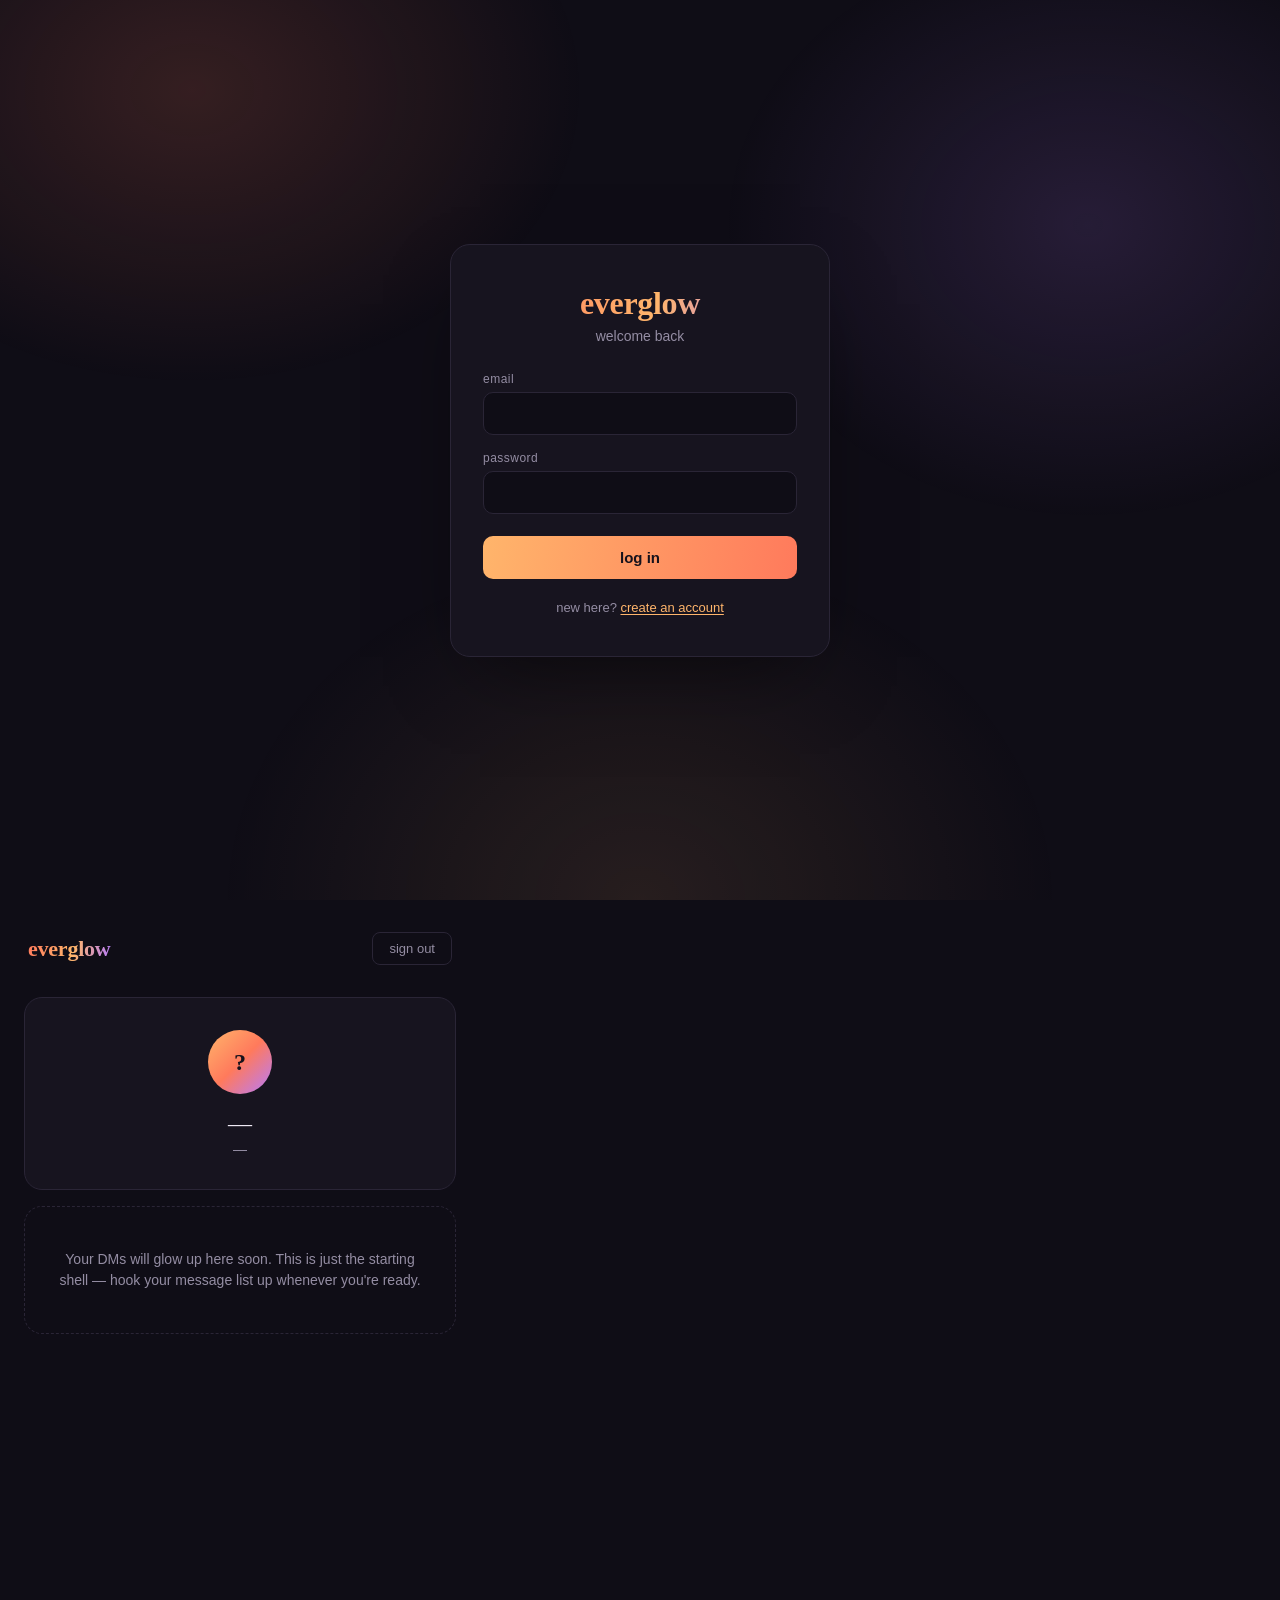
==== commit 29351ae0: "Add files via upload" ====
--- a/index.html
+++ b/index.html
@@ -6,7 +6,7 @@
 <title>everglow</title>
 <link rel="preconnect" href="https://fonts.googleapis.com">
 <link href="https://fonts.googleapis.com/css2?family=Fraunces:opsz,wght@9..144,500;9..144,600&family=Inter:wght@400;500;600&display=swap" rel="stylesheet">
-<link rel="stylesheet" href="css/style.css">
+<link rel="stylesheet" href="style.css">
 </head>
 <body>
 
@@ -59,7 +59,6 @@
     </section>
   </main>
 
-  <script src="js/api.js"></script>
-  <script src="js/app.js"></script>
+  <script src="script.js"></script>
 </body>
 </html>
--- a/style.css
+++ b/style.css
@@ -0,0 +1,235 @@
+:root {
+  --bg: #0f0d16;
+  --bg-card: #17141f;
+  --border: #2a2536;
+  --text: #f1ecf7;
+  --muted: #948da3;
+  --glow-1: #ff7a5c;
+  --glow-2: #ffb56b;
+  --glow-3: #b57bff;
+  --error: #ff6b6b;
+  --font-display: "Fraunces", serif;
+  --font-body: "Inter", sans-serif;
+}
+
+* { box-sizing: border-box; }
+
+html, body {
+  margin: 0;
+  height: 100%;
+  background: var(--bg);
+  color: var(--text);
+  font-family: var(--font-body);
+  -webkit-font-smoothing: antialiased;
+}
+
+/* ambient glow background */
+.glow-field {
+  position: fixed;
+  inset: 0;
+  z-index: 0;
+  pointer-events: none;
+  background:
+    radial-gradient(560px 420px at 15% 10%, rgba(255, 122, 92, 0.16), transparent 70%),
+    radial-gradient(520px 420px at 85% 25%, rgba(181, 123, 255, 0.14), transparent 70%),
+    radial-gradient(600px 500px at 50% 100%, rgba(255, 181, 107, 0.10), transparent 70%);
+}
+
+.screen {
+  position: relative;
+  z-index: 1;
+  min-height: 100vh;
+  display: flex;
+  flex-direction: column;
+  align-items: center;
+}
+
+/* ---------- Auth screen ---------- */
+
+#auth-screen {
+  justify-content: center;
+  padding: 24px;
+}
+
+.auth-card {
+  width: 100%;
+  max-width: 380px;
+  background: var(--bg-card);
+  border: 1px solid var(--border);
+  border-radius: 20px;
+  padding: 40px 32px;
+  text-align: center;
+  box-shadow: 0 30px 80px -30px rgba(0, 0, 0, 0.6);
+}
+
+.wordmark {
+  font-family: var(--font-display);
+  font-weight: 600;
+  font-size: 32px;
+  letter-spacing: -0.01em;
+  margin: 0;
+  background: linear-gradient(100deg, var(--glow-1), var(--glow-2) 55%, var(--glow-3));
+  -webkit-background-clip: text;
+  background-clip: text;
+  color: transparent;
+}
+
+.wordmark.small { font-size: 22px; }
+
+.tagline {
+  color: var(--muted);
+  font-size: 14px;
+  margin: 6px 0 28px;
+}
+
+.field {
+  display: block;
+  text-align: left;
+  margin-bottom: 16px;
+}
+
+.field span {
+  display: block;
+  font-size: 12px;
+  text-transform: lowercase;
+  letter-spacing: 0.04em;
+  color: var(--muted);
+  margin-bottom: 6px;
+}
+
+.field input {
+  width: 100%;
+  padding: 12px 14px;
+  border-radius: 10px;
+  border: 1px solid var(--border);
+  background: #0f0d16;
+  color: var(--text);
+  font-family: var(--font-body);
+  font-size: 15px;
+  outline: none;
+  transition: border-color 0.15s ease;
+}
+
+.field input:focus {
+  border-color: var(--glow-1);
+}
+
+.btn-primary {
+  width: 100%;
+  padding: 13px;
+  margin-top: 6px;
+  border: none;
+  border-radius: 10px;
+  font-family: var(--font-body);
+  font-weight: 600;
+  font-size: 15px;
+  color: #16121c;
+  cursor: pointer;
+  background: linear-gradient(100deg, var(--glow-2), var(--glow-1));
+  transition: filter 0.15s ease, transform 0.1s ease;
+}
+
+.btn-primary:hover { filter: brightness(1.08); }
+.btn-primary:active { transform: scale(0.99); }
+.btn-primary:disabled { opacity: 0.6; cursor: default; }
+
+.link-btn {
+  margin-top: 20px;
+  background: none;
+  border: none;
+  color: var(--muted);
+  font-family: var(--font-body);
+  font-size: 13px;
+  cursor: pointer;
+}
+
+.link-btn span {
+  color: var(--glow-2);
+  text-decoration: underline;
+  text-underline-offset: 2px;
+}
+
+.error {
+  color: var(--error);
+  font-size: 13px;
+  margin: -6px 0 14px;
+  text-align: left;
+}
+
+/* ---------- App screen ---------- */
+
+#app-screen {
+  width: 100%;
+  max-width: 480px;
+  padding: 24px;
+  align-self: center;
+}
+
+.app-header {
+  width: 100%;
+  display: flex;
+  align-items: center;
+  justify-content: space-between;
+  padding: 8px 4px 32px;
+}
+
+.btn-ghost {
+  background: none;
+  border: 1px solid var(--border);
+  color: var(--muted);
+  padding: 8px 16px;
+  border-radius: 8px;
+  font-family: var(--font-body);
+  font-size: 13px;
+  cursor: pointer;
+  transition: border-color 0.15s ease, color 0.15s ease;
+}
+
+.btn-ghost:hover {
+  border-color: var(--glow-1);
+  color: var(--text);
+}
+
+.welcome-card {
+  width: 100%;
+  background: var(--bg-card);
+  border: 1px solid var(--border);
+  border-radius: 18px;
+  padding: 32px 24px;
+  text-align: center;
+  margin-bottom: 16px;
+}
+
+.avatar-ring {
+  width: 64px;
+  height: 64px;
+  margin: 0 auto 16px;
+  border-radius: 50%;
+  display: flex;
+  align-items: center;
+  justify-content: center;
+  font-family: var(--font-display);
+  font-size: 24px;
+  font-weight: 600;
+  color: #16121c;
+  background: linear-gradient(135deg, var(--glow-2), var(--glow-1), var(--glow-3));
+}
+
+.welcome-card h2 {
+  font-family: var(--font-display);
+  font-weight: 500;
+  margin: 0 0 4px;
+}
+
+.muted { color: var(--muted); font-size: 14px; margin: 0; }
+
+.placeholder-card {
+  width: 100%;
+  border: 1px dashed var(--border);
+  border-radius: 18px;
+  padding: 28px 24px;
+  color: var(--muted);
+  font-size: 14px;
+  line-height: 1.5;
+  text-align: center;
+}
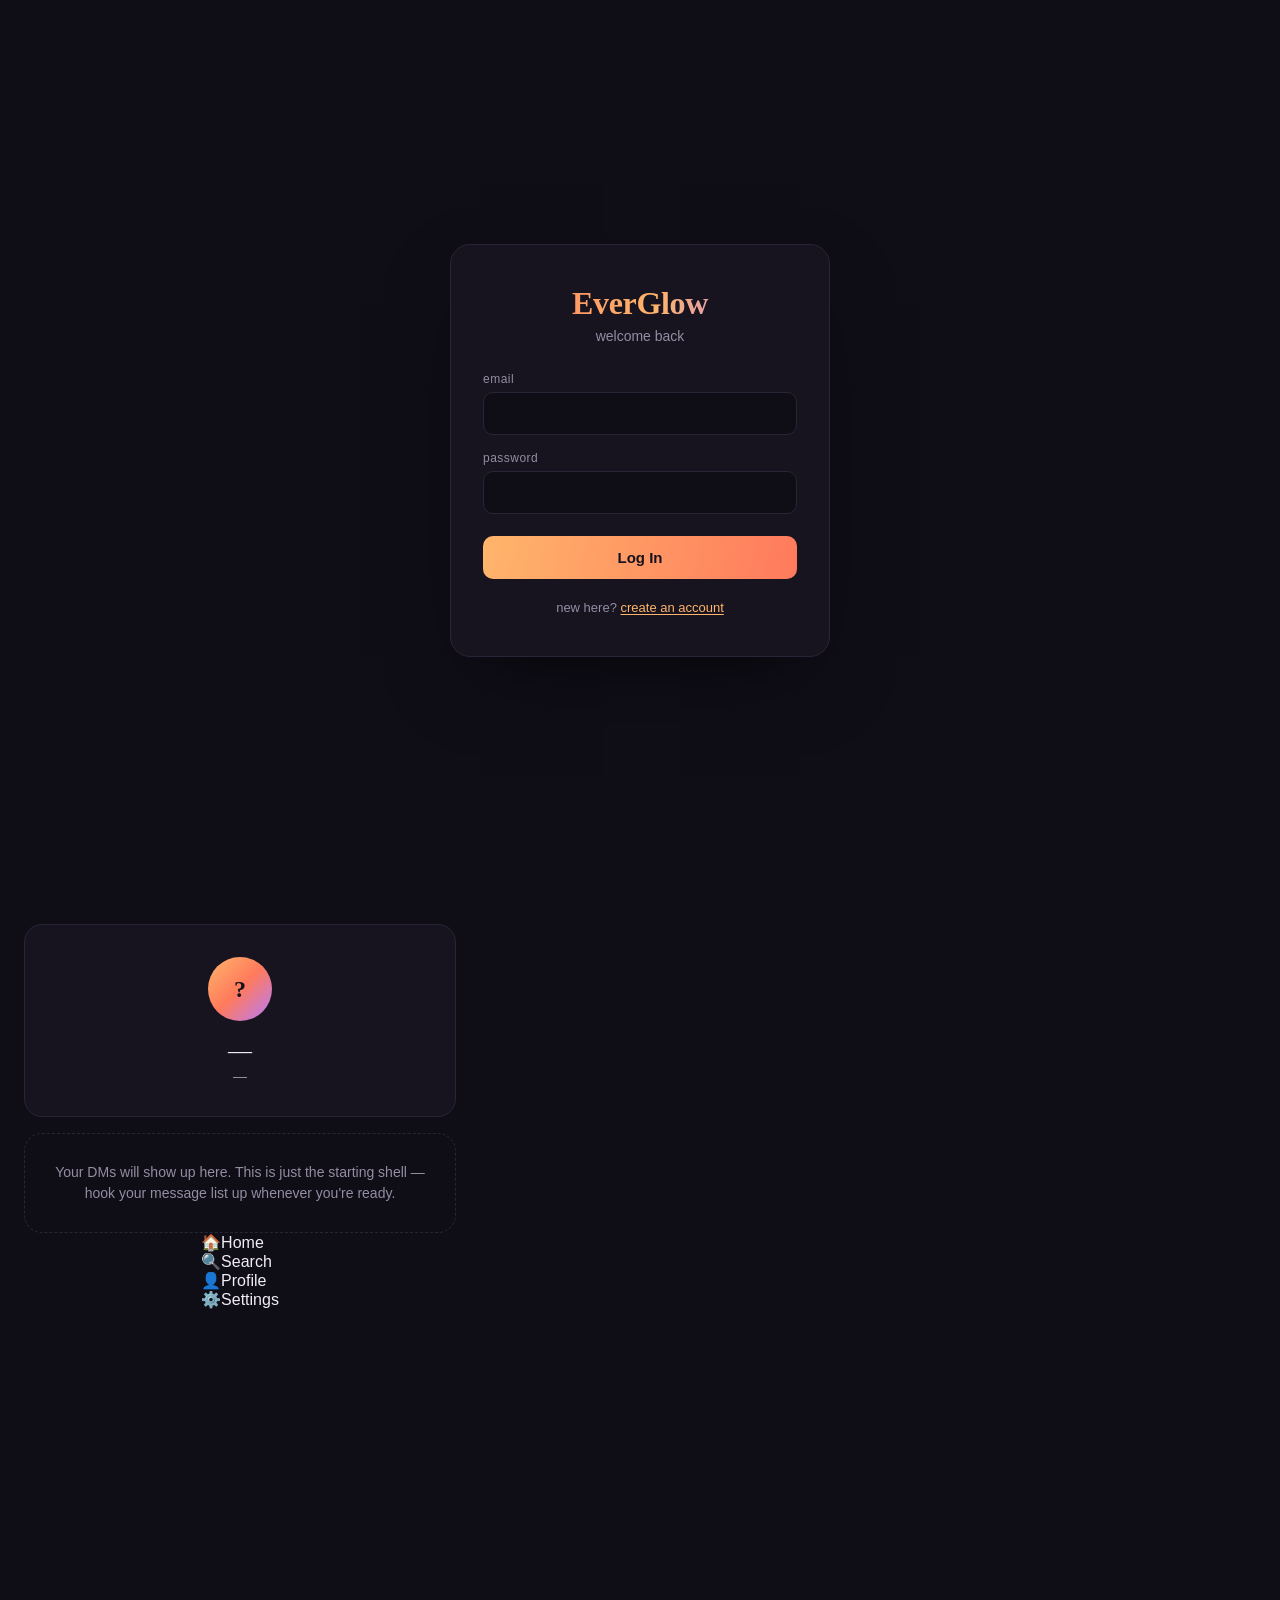
==== commit 9c5c686b: "Update title and button text to 'EverGlow' and 'Log In'" ====
--- a/index.html
+++ b/index.html
@@ -3,19 +3,16 @@
 <head>
 <meta charset="UTF-8">
 <meta name="viewport" content="width=device-width, initial-scale=1.0">
-<title>everglow</title>
+<title>EverGlow</title>
 <link rel="preconnect" href="https://fonts.googleapis.com">
-<link href="https://fonts.googleapis.com/css2?family=Fraunces:opsz,wght@9..144,500;9..144,600&family=Inter:wght@400;500;600&display=swap" rel="stylesheet">
+<link href="https://fonts.googleapis.com/css2?family=Roboto:wght@400;500;700&display=swap" rel="stylesheet">
 <link rel="stylesheet" href="style.css">
 </head>
 <body>
 
-  <div class="glow-field" aria-hidden="true"></div>
-
-  <!-- AUTH SCREEN -->
   <main id="auth-screen" class="screen">
     <div class="auth-card">
-      <h1 class="wordmark">everglow</h1>
+      <h1 class="wordmark">EverGlow</h1>
       <p class="tagline" id="auth-tagline">welcome back</p>
 
       <form id="auth-form" novalidate>
@@ -30,7 +27,7 @@
 
         <p id="auth-error" class="error" role="alert" hidden></p>
 
-        <button type="submit" class="btn-primary" id="auth-submit">log in</button>
+        <button type="submit" class="btn-primary" id="auth-submit">Log In</button>
       </form>
 
       <button type="button" class="link-btn" id="auth-toggle">
@@ -39,24 +36,35 @@
     </div>
   </main>
 
-  <!-- APP SCREEN -->
   <main id="app-screen" class="screen" hidden>
-    <header class="app-header">
-      <h1 class="wordmark small">everglow</h1>
-      <button type="button" class="btn-ghost" id="sign-out">sign out</button>
-    </header>
+    <div class="banner"></div>
 
-    <section class="welcome-card">
+    <div class="welcome-card">
       <div class="avatar-ring" id="avatar-ring">
         <span id="avatar-initial">?</span>
       </div>
-      <h2 id="welcome-name">—</h2>
-      <p id="welcome-email" class="muted">—</p>
-    </section>
 
-    <section class="placeholder-card">
-      <p>Your DMs will glow up here soon. This is just the starting shell — hook your message list up whenever you're ready.</p>
-    </section>
+      <div class="info-card">
+        <h2 id="welcome-name">—</h2>
+        <p id="welcome-email" class="muted">—</p>
+      </div>
+    </div>
+
+    <div class="placeholder-card">
+      Your DMs will show up here. This is just the starting shell — hook your message list up whenever you're ready.
+    </div>
+
+    <nav class="bottom-nav">
+      <div class="nav-item">🏠<span>Home</span></div>
+      <div class="nav-item">🔍<span>Search</span></div>
+      <div class="nav-item active">👤<span>Profile</span></div>
+      <div class="nav-item" id="nav-settings">⚙️<span>Settings</span></div>
+    </nav>
+
+    <div class="settings-panel" id="settings-panel" hidden>
+      <h2 class="panel-title">Settings</h2>
+      <button type="button" class="btn-danger" id="sign-out">Sign Out</button>
+    </div>
   </main>
 
   <script src="script.js"></script>
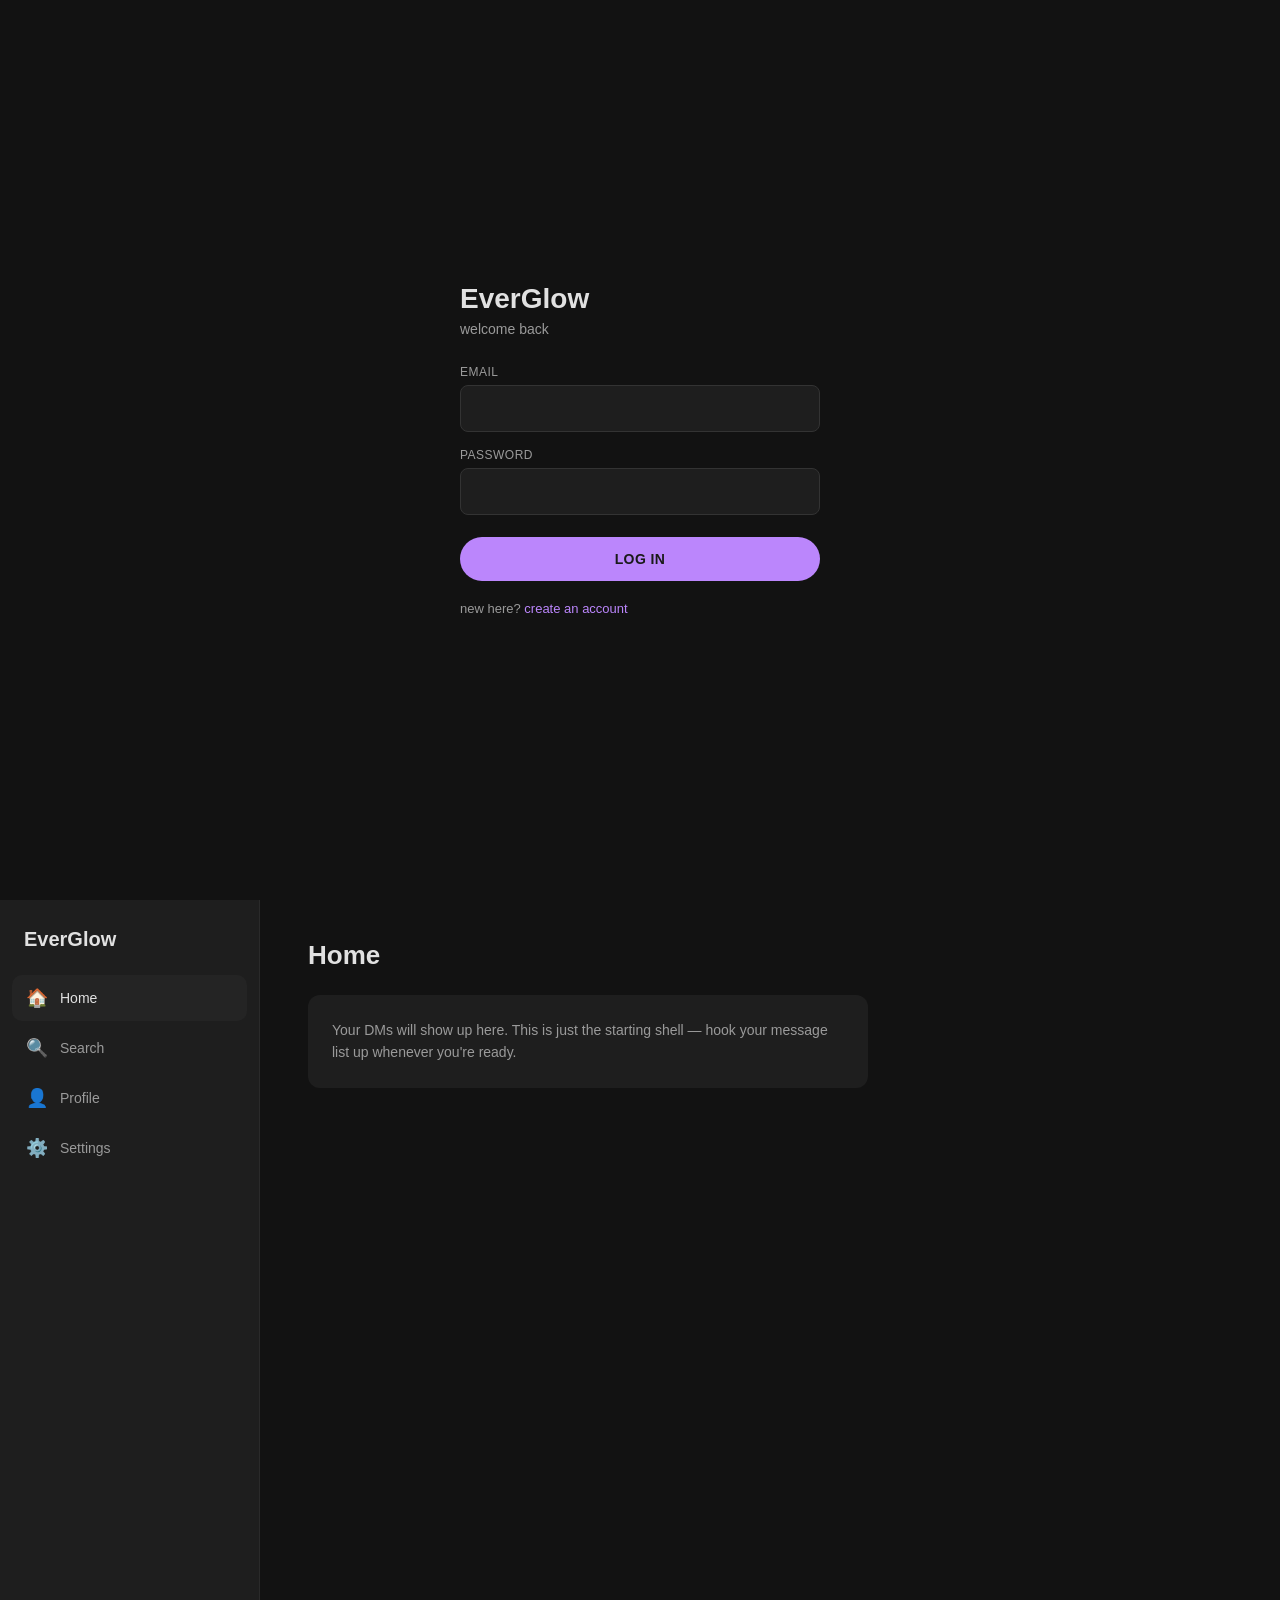
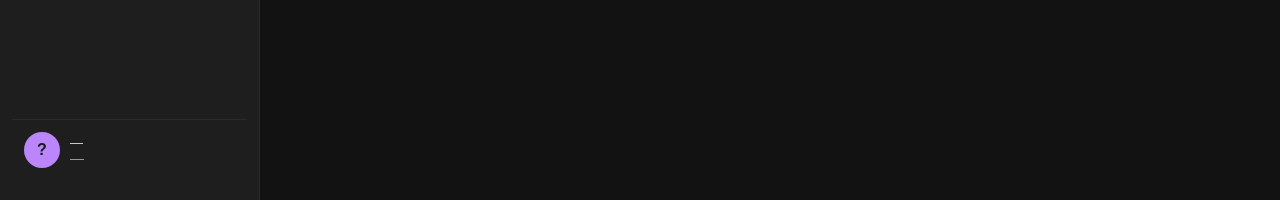
==== commit a1771116: "Refactor index.html to improve layout structure" ====
--- a/index.html
+++ b/index.html
@@ -36,36 +36,73 @@
     </div>
   </main>
 
-  <main id="app-screen" class="screen" hidden>
-    <div class="banner"></div>
+  <div id="app-shell" class="app-shell" hidden>
 
-    <div class="welcome-card">
-      <div class="avatar-ring" id="avatar-ring">
-        <span id="avatar-initial">?</span>
+    <aside class="sidebar">
+      <div class="sidebar-brand">EverGlow</div>
+
+      <nav class="sidebar-nav">
+        <div class="nav-item active" data-view="home">
+          <span class="nav-icon">🏠</span>
+          <span>Home</span>
+        </div>
+        <div class="nav-item" data-view="search">
+          <span class="nav-icon">🔍</span>
+          <span>Search</span>
+        </div>
+        <div class="nav-item" data-view="profile">
+          <span class="nav-icon">👤</span>
+          <span>Profile</span>
+        </div>
+        <div class="nav-item" data-view="settings">
+          <span class="nav-icon">⚙️</span>
+          <span>Settings</span>
+        </div>
+      </nav>
+
+      <div class="sidebar-footer">
+        <div class="mini-avatar" id="mini-avatar">?</div>
+        <div class="mini-info">
+          <div id="mini-name">—</div>
+          <div id="mini-handle" class="muted">—</div>
+        </div>
+      </div>
+    </aside>
+
+    <section class="main-panel">
+
+      <div class="view" id="view-home">
+        <h1 class="view-title">Home</h1>
+        <div class="placeholder-card">
+          Your DMs will show up here. This is just the starting shell — hook your message list up whenever you're ready.
+        </div>
       </div>
 
-      <div class="info-card">
-        <h2 id="welcome-name">—</h2>
-        <p id="welcome-email" class="muted">—</p>
+      <div class="view" id="view-search" hidden>
+        <h1 class="view-title">Search</h1>
+        <input type="text" class="search-input" placeholder="Find people or servers">
       </div>
-    </div>
 
-    <div class="placeholder-card">
-      Your DMs will show up here. This is just the starting shell — hook your message list up whenever you're ready.
-    </div>
+      <div class="view" id="view-profile" hidden>
+        <div class="banner"></div>
+        <div class="profile-body">
+          <div class="avatar-ring" id="avatar-ring">
+            <span id="avatar-initial">?</span>
+          </div>
+          <div class="info-card">
+            <h2 id="welcome-name">—</h2>
+            <p id="welcome-email" class="muted">—</p>
+          </div>
+        </div>
+      </div>
 
-    <nav class="bottom-nav">
-      <div class="nav-item">🏠<span>Home</span></div>
-      <div class="nav-item">🔍<span>Search</span></div>
-      <div class="nav-item active">👤<span>Profile</span></div>
-      <div class="nav-item" id="nav-settings">⚙️<span>Settings</span></div>
-    </nav>
+      <div class="view" id="view-settings" hidden>
+        <h1 class="view-title">Settings</h1>
+        <button type="button" class="btn-danger" id="sign-out">Sign Out</button>
+      </div>
 
-    <div class="settings-panel" id="settings-panel" hidden>
-      <h2 class="panel-title">Settings</h2>
-      <button type="button" class="btn-danger" id="sign-out">Sign Out</button>
-    </div>
-  </main>
+    </section>
+  </div>
 
   <script src="script.js"></script>
 </body>
--- a/style.css
+++ b/style.css
@@ -1,15 +1,14 @@
 :root {
-  --bg: #0f0d16;
-  --bg-card: #17141f;
-  --border: #2a2536;
-  --text: #f1ecf7;
-  --muted: #948da3;
-  --glow-1: #ff7a5c;
-  --glow-2: #ffb56b;
-  --glow-3: #b57bff;
-  --error: #ff6b6b;
-  --font-display: "Fraunces", serif;
-  --font-body: "Inter", sans-serif;
+  --bg: #121212;
+  --surface: #1E1E1E;
+  --surface-raised: #242424;
+  --on-surface: #E1E1E1;
+  --primary: #BB86FC;
+  --muted: #9A9A9A;
+  --danger: #E23F3F;
+  --danger-text: #1A1550;
+  --border: #2A2A2A;
+  --font: "Roboto", "Segoe UI", Arial, sans-serif;
 }
 
 * { box-sizing: border-box; }
@@ -18,33 +17,16 @@
   margin: 0;
   height: 100%;
   background: var(--bg);
-  color: var(--text);
-  font-family: var(--font-body);
-  -webkit-font-smoothing: antialiased;
-}
-
-/* ambient glow background */
-.glow-field {
-  position: fixed;
-  inset: 0;
-  z-index: 0;
-  pointer-events: none;
-  background:
-    radial-gradient(560px 420px at 15% 10%, rgba(255, 122, 92, 0.16), transparent 70%),
-    radial-gradient(520px 420px at 85% 25%, rgba(181, 123, 255, 0.14), transparent 70%),
-    radial-gradient(600px 500px at 50% 100%, rgba(255, 181, 107, 0.10), transparent 70%);
+  color: var(--on-surface);
+  font-family: var(--font);
 }
 
 .screen {
-  position: relative;
-  z-index: 1;
   min-height: 100vh;
   display: flex;
   flex-direction: column;
   align-items: center;
 }
-
-/* ---------- Auth screen ---------- */
 
 #auth-screen {
   justify-content: center;
@@ -53,28 +35,17 @@
 
 .auth-card {
   width: 100%;
-  max-width: 380px;
-  background: var(--bg-card);
-  border: 1px solid var(--border);
-  border-radius: 20px;
-  padding: 40px 32px;
-  text-align: center;
-  box-shadow: 0 30px 80px -30px rgba(0, 0, 0, 0.6);
+  max-width: 360px;
+  text-align: left;
 }
 
 .wordmark {
-  font-family: var(--font-display);
-  font-weight: 600;
-  font-size: 32px;
-  letter-spacing: -0.01em;
+  font-family: var(--font);
+  font-weight: 700;
+  font-size: 28px;
   margin: 0;
-  background: linear-gradient(100deg, var(--glow-1), var(--glow-2) 55%, var(--glow-3));
-  -webkit-background-clip: text;
-  background-clip: text;
-  color: transparent;
-}
-
-.wordmark.small { font-size: 22px; }
+  color: var(--on-surface);
+}
 
 .tagline {
   color: var(--muted);
@@ -84,53 +55,53 @@
 
 .field {
   display: block;
-  text-align: left;
   margin-bottom: 16px;
 }
 
 .field span {
   display: block;
   font-size: 12px;
-  text-transform: lowercase;
+  color: var(--muted);
+  margin-bottom: 6px;
+  text-transform: uppercase;
   letter-spacing: 0.04em;
-  color: var(--muted);
-  margin-bottom: 6px;
 }
 
 .field input {
   width: 100%;
-  padding: 12px 14px;
-  border-radius: 10px;
-  border: 1px solid var(--border);
-  background: #0f0d16;
-  color: var(--text);
-  font-family: var(--font-body);
+  padding: 14px;
+  border-radius: 8px;
+  border: 1px solid #333;
+  background: var(--surface);
+  color: var(--on-surface);
+  font-family: var(--font);
   font-size: 15px;
   outline: none;
   transition: border-color 0.15s ease;
 }
 
 .field input:focus {
-  border-color: var(--glow-1);
+  border-color: var(--primary);
 }
 
 .btn-primary {
   width: 100%;
-  padding: 13px;
+  padding: 14px;
   margin-top: 6px;
   border: none;
-  border-radius: 10px;
-  font-family: var(--font-body);
-  font-weight: 600;
-  font-size: 15px;
-  color: #16121c;
+  border-radius: 999px;
+  font-family: var(--font);
+  font-weight: 700;
+  font-size: 14px;
+  letter-spacing: 0.03em;
+  text-transform: uppercase;
+  color: #1A1A1A;
   cursor: pointer;
-  background: linear-gradient(100deg, var(--glow-2), var(--glow-1));
-  transition: filter 0.15s ease, transform 0.1s ease;
+  background: var(--primary);
+  transition: filter 0.15s ease;
 }
 
 .btn-primary:hover { filter: brightness(1.08); }
-.btn-primary:active { transform: scale(0.99); }
 .btn-primary:disabled { opacity: 0.6; cursor: default; }
 
 .link-btn {
@@ -138,98 +109,201 @@
   background: none;
   border: none;
   color: var(--muted);
-  font-family: var(--font-body);
+  font-family: var(--font);
   font-size: 13px;
   cursor: pointer;
+  padding: 0;
 }
 
 .link-btn span {
-  color: var(--glow-2);
-  text-decoration: underline;
-  text-underline-offset: 2px;
+  color: var(--primary);
 }
 
 .error {
-  color: var(--error);
+  color: #FF6B6B;
   font-size: 13px;
   margin: -6px 0 14px;
-  text-align: left;
-}
-
-/* ---------- App screen ---------- */
-
-#app-screen {
+}
+
+.app-shell {
+  display: flex;
+  height: 100vh;
+  width: 100%;
+}
+
+.sidebar {
+  width: 260px;
+  min-width: 260px;
+  background: var(--surface);
+  border-right: 1px solid var(--border);
+  display: flex;
+  flex-direction: column;
+  padding: 20px 12px;
+}
+
+.sidebar-brand {
+  font-weight: 700;
+  font-size: 20px;
+  padding: 8px 12px 24px;
+  color: var(--on-surface);
+}
+
+.sidebar-nav {
+  flex: 1;
+  display: flex;
+  flex-direction: column;
+  gap: 4px;
+}
+
+.nav-item {
+  display: flex;
+  align-items: center;
+  gap: 14px;
+  padding: 12px 14px;
+  border-radius: 10px;
+  color: var(--muted);
+  font-size: 14px;
+  cursor: pointer;
+  transition: background 0.15s ease, color 0.15s ease;
+}
+
+.nav-item:hover {
+  background: var(--surface-raised);
+}
+
+.nav-item.active {
+  background: var(--surface-raised);
+  color: var(--on-surface);
+}
+
+.nav-icon {
+  font-size: 18px;
+  width: 20px;
+  text-align: center;
+}
+
+.sidebar-footer {
+  display: flex;
+  align-items: center;
+  gap: 10px;
+  padding: 12px;
+  border-top: 1px solid var(--border);
+}
+
+.mini-avatar {
+  width: 36px;
+  height: 36px;
+  border-radius: 50%;
+  background: var(--primary);
+  color: #1A1A1A;
+  font-weight: 700;
+  display: flex;
+  align-items: center;
+  justify-content: center;
+  flex-shrink: 0;
+}
+
+.mini-info {
+  font-size: 13px;
+  overflow: hidden;
+}
+
+.mini-info div:first-child {
+  color: var(--on-surface);
+  white-space: nowrap;
+  overflow: hidden;
+  text-overflow: ellipsis;
+}
+
+.main-panel {
+  flex: 1;
+  overflow-y: auto;
+  padding: 40px 48px;
+  max-width: 900px;
+}
+
+.view-title {
+  font-weight: 700;
+  font-size: 26px;
+  margin: 0 0 24px;
+}
+
+.placeholder-card {
+  background: var(--surface);
+  border-radius: 12px;
+  padding: 24px;
+  color: var(--muted);
+  font-size: 14px;
+  line-height: 1.6;
+  max-width: 560px;
+}
+
+.search-input {
   width: 100%;
   max-width: 480px;
+  padding: 14px 16px;
+  border-radius: 10px;
+  border: 1px solid var(--border);
+  background: var(--surface);
+  color: var(--on-surface);
+  font-family: var(--font);
+  font-size: 15px;
+  outline: none;
+}
+
+.search-input:focus {
+  border-color: var(--primary);
+}
+
+.banner {
+  width: 100%;
+  max-width: 640px;
+  height: 160px;
+  border-radius: 16px 16px 0 0;
+  background: var(--primary);
+}
+
+.profile-body {
+  max-width: 640px;
+}
+
+.avatar-ring {
+  width: 96px;
+  height: 96px;
+  margin: -48px 0 16px 24px;
+  border-radius: 50%;
+  display: flex;
+  align-items: center;
+  justify-content: center;
+  font-size: 32px;
+  font-weight: 700;
+  color: #1A1A1A;
+  background: #2a2a2a;
+  border: 3px solid var(--bg);
+}
+
+.info-card {
+  background: var(--surface);
+  border-radius: 0 0 16px 16px;
   padding: 24px;
-  align-self: center;
-}
-
-.app-header {
-  width: 100%;
-  display: flex;
-  align-items: center;
-  justify-content: space-between;
-  padding: 8px 4px 32px;
-}
-
-.btn-ghost {
-  background: none;
-  border: 1px solid var(--border);
-  color: var(--muted);
-  padding: 8px 16px;
-  border-radius: 8px;
-  font-family: var(--font-body);
-  font-size: 13px;
+}
+
+.info-card h2 {
+  font-weight: 700;
+  font-size: 22px;
+  margin: 0 0 4px;
+}
+
+.muted { color: var(--muted); font-size: 14px; margin: 0; }
+
+.btn-danger {
+  padding: 14px 32px;
+  border: none;
+  border-radius: 999px;
+  background: var(--danger);
+  color: var(--danger-text);
+  font-family: var(--font);
+  font-weight: 700;
+  font-size: 15px;
   cursor: pointer;
-  transition: border-color 0.15s ease, color 0.15s ease;
-}
-
-.btn-ghost:hover {
-  border-color: var(--glow-1);
-  color: var(--text);
-}
-
-.welcome-card {
-  width: 100%;
-  background: var(--bg-card);
-  border: 1px solid var(--border);
-  border-radius: 18px;
-  padding: 32px 24px;
-  text-align: center;
-  margin-bottom: 16px;
-}
-
-.avatar-ring {
-  width: 64px;
-  height: 64px;
-  margin: 0 auto 16px;
-  border-radius: 50%;
-  display: flex;
-  align-items: center;
-  justify-content: center;
-  font-family: var(--font-display);
-  font-size: 24px;
-  font-weight: 600;
-  color: #16121c;
-  background: linear-gradient(135deg, var(--glow-2), var(--glow-1), var(--glow-3));
-}
-
-.welcome-card h2 {
-  font-family: var(--font-display);
-  font-weight: 500;
-  margin: 0 0 4px;
-}
-
-.muted { color: var(--muted); font-size: 14px; margin: 0; }
-
-.placeholder-card {
-  width: 100%;
-  border: 1px dashed var(--border);
-  border-radius: 18px;
-  padding: 28px 24px;
-  color: var(--muted);
-  font-size: 14px;
-  line-height: 1.5;
-  text-align: center;
-}
+}
